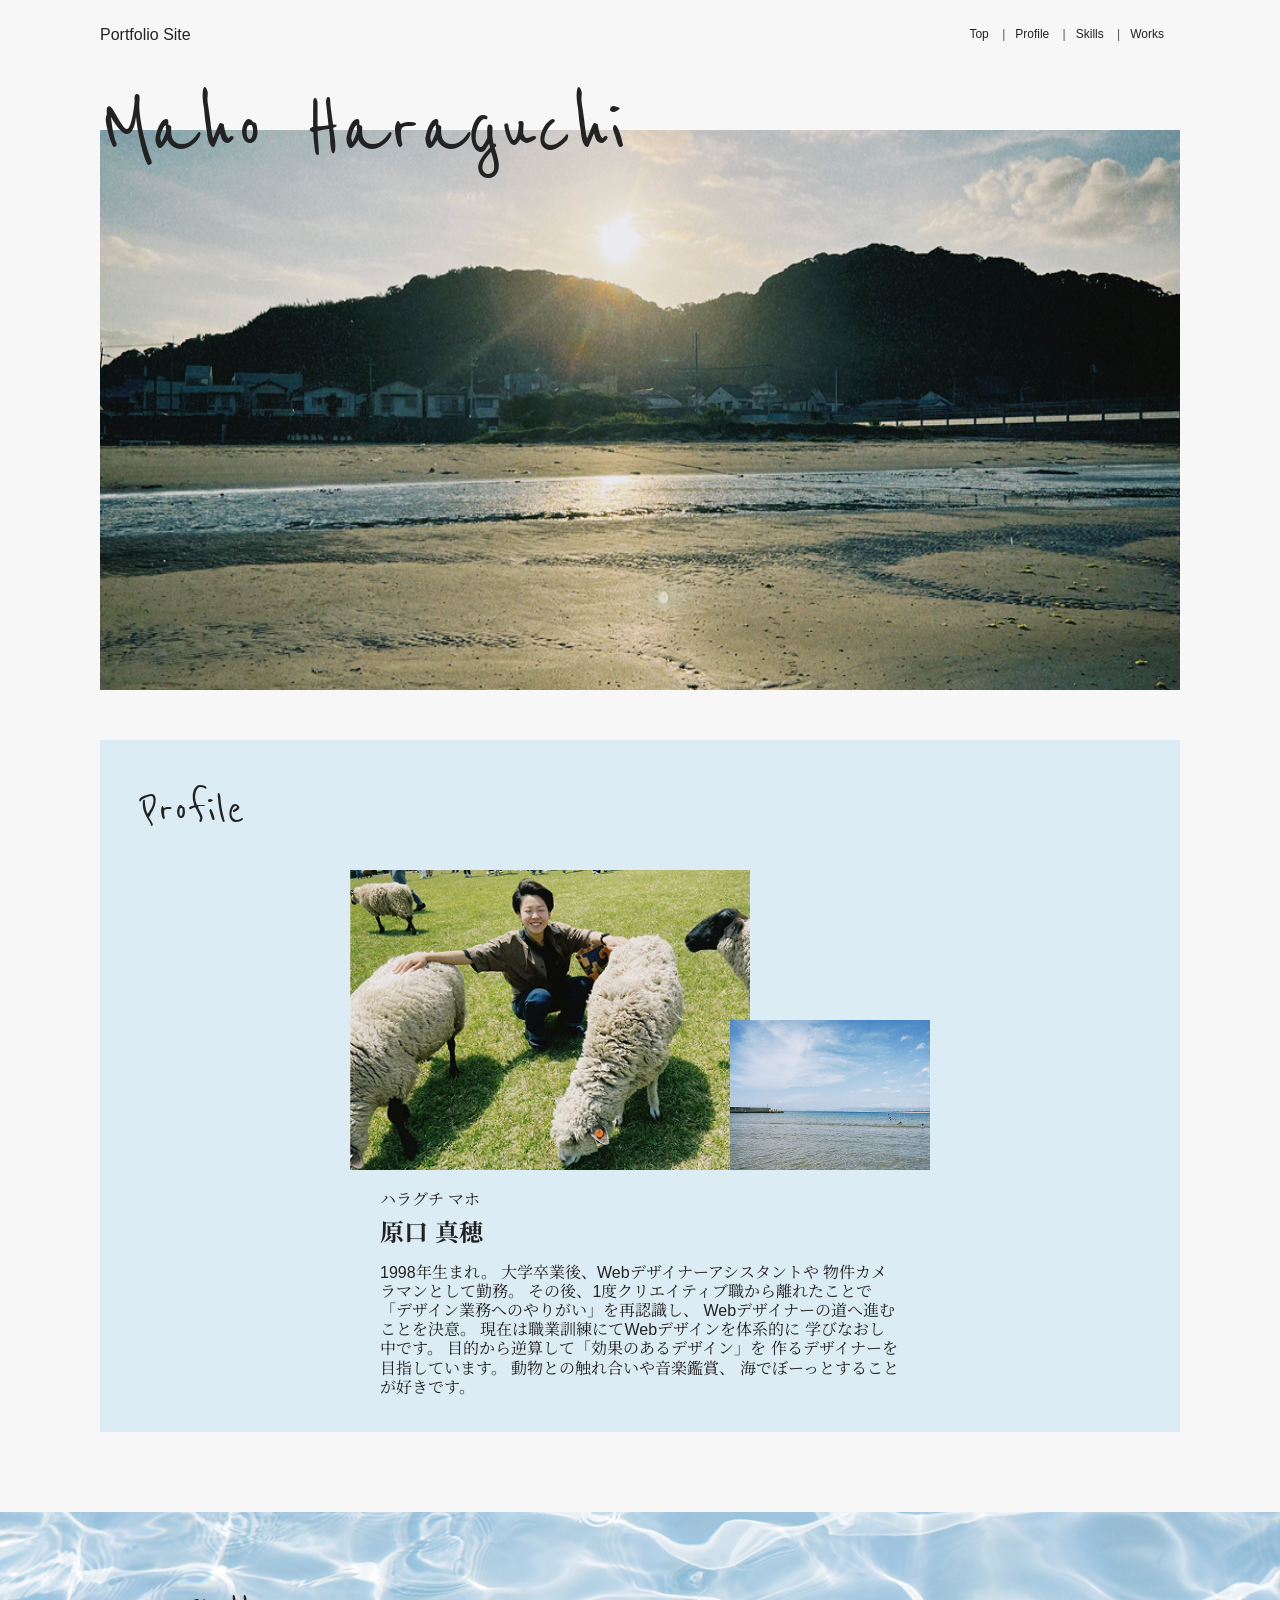
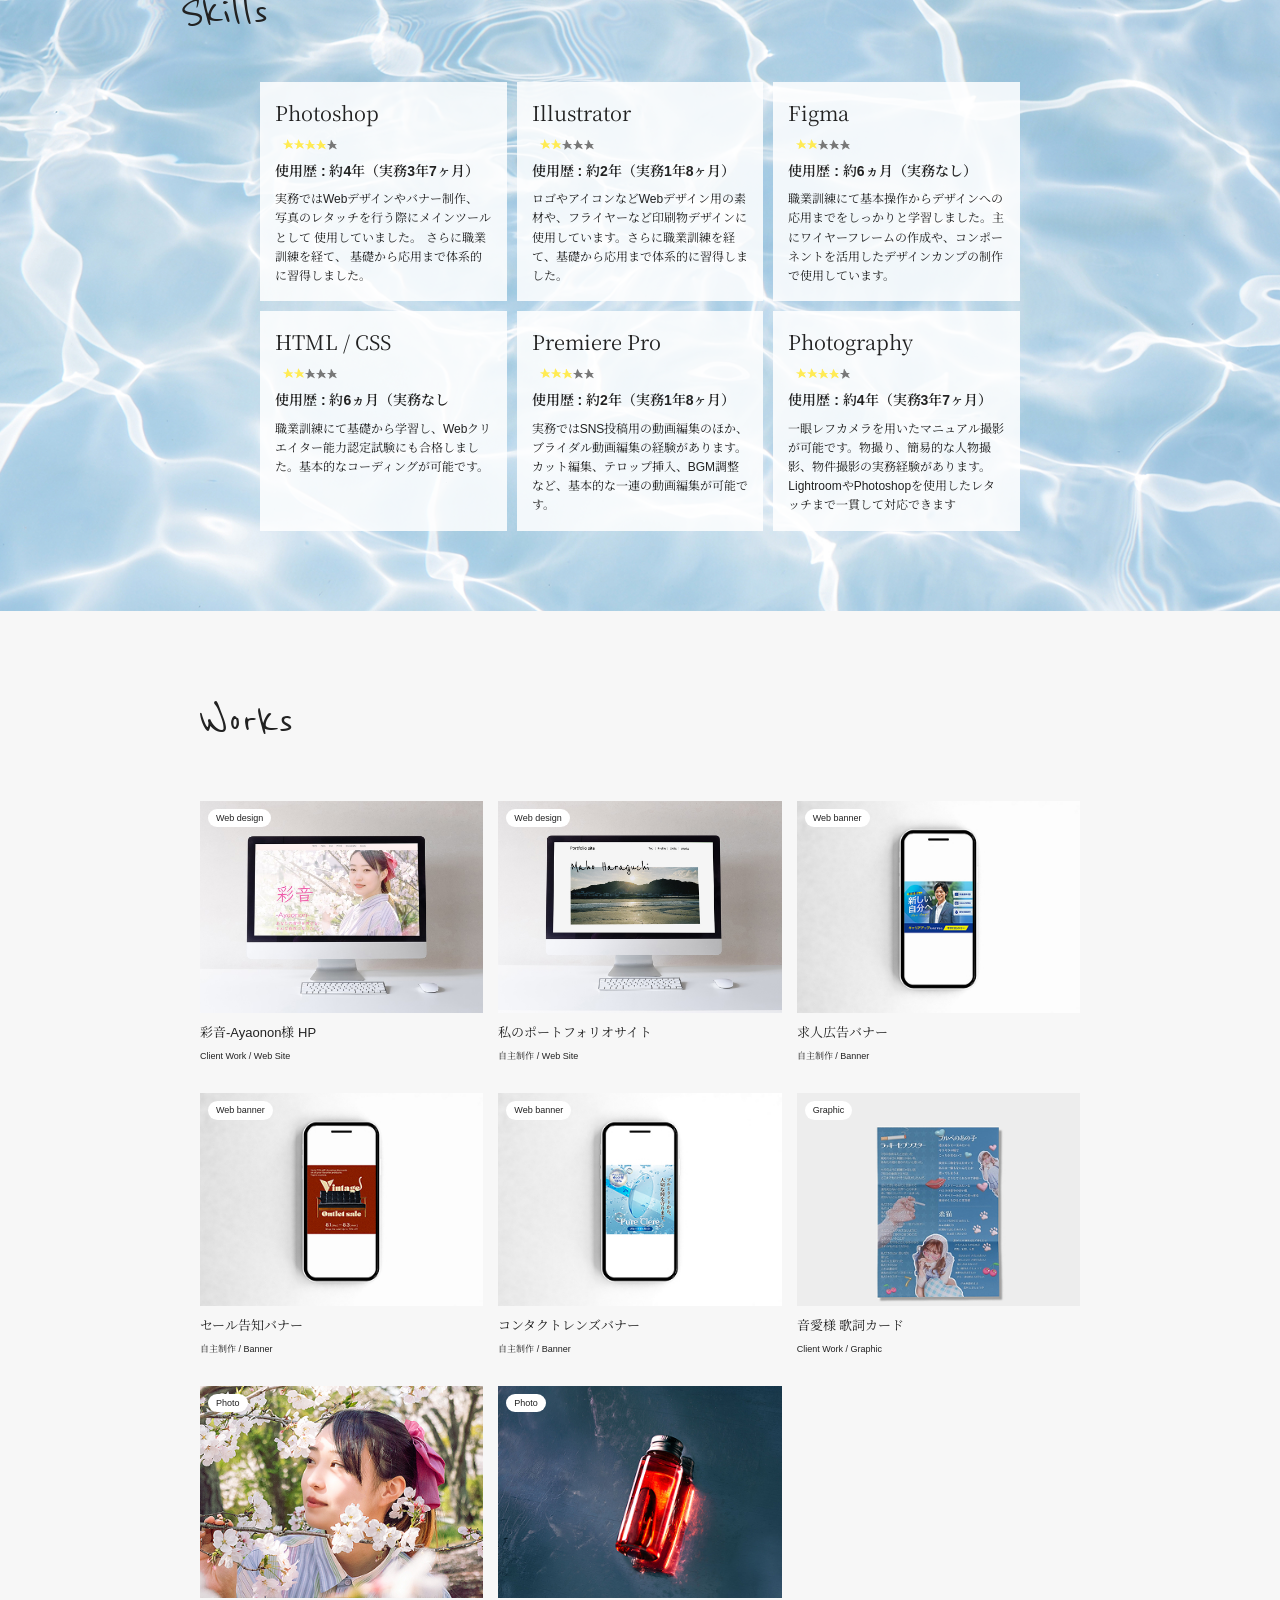
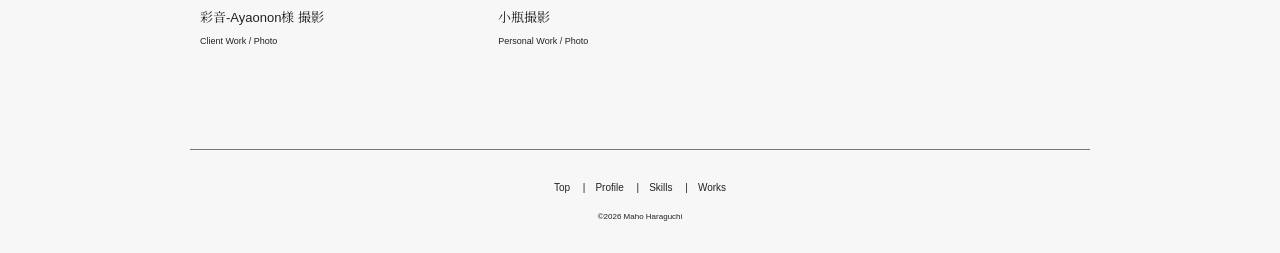
==== index.html @ 9f7a5bae "Add files via upload" ====
<!DOCTYPE html>
<html lang="ja">

<head>
    <meta charset="UTF-8">
    <meta name="viewport" content="width=device-width, initial-scale=1.0">

    <title>Portfolio Site</title>

    <link rel="stylesheet" href="css/common.css">
    <link rel="stylesheet" href="css/style.css">

    <link rel="preconnect" href="https://fonts.googleapis.com">
    <link rel="preconnect" href="https://fonts.gstatic.com" crossorigin>

    <link
        href="https://fonts.googleapis.com/css2?family=Klee+One&family=Noto+Serif+JP:wght@200..900&family=Reenie+Beanie&family=Sawarabi+Mincho&display=swap"
        rel="stylesheet">

</head>


<body id="top">

    <header>

        <p class="header-logo">
            Portfolio Site
        </p>


        <button class="hamburger" type="button">

            <span></span>
            <span></span>
            <span></span>

        </button>


        <nav class="nav">

            <ul class="nav-text">

                <li>
                    <a href="#top">Top</a>
                </li>

                <li>
                    <a href="#profile">Profile</a>
                </li>

                <li>
                    <a href="#skills">Skills</a>
                </li>

                <li>
                    <a href="#works">Works</a>
                </li>

            </ul>

        </nav>
    </header>



    <main>

        <section class="mv">
            <h1>
                Maho Haraguchi
            </h1>

            <img src="img/mv-top.jpg" alt="夕方の海の画像">

        </section>

        <section class="profile" id="profile">

            <h2>
                Profile
            </h2>

            <div class="profile-images">

                <img src="img/profile-img1.jpg" alt="">

                <img src="img/profile-img2.jpg" alt="">

            </div>


            <div class="profile-text">
                <p class="profile-ruby">
                    ハラグチ マホ
                </p>

                <h3>
                    原口 真穂
                </h3>

                <p>
                    1998年生まれ。
                    大学卒業後、Webデザイナーアシスタントや
                    物件カメラマンとして勤務。

                    その後、1度クリエイティブ職から離れたことで
                    「デザイン業務へのやりがい」を再認識し、
                    Webデザイナーの道へ進むことを決意。
                    現在は職業訓練にてWebデザインを体系的に
                    学びなおし中です。
                    目的から逆算して「効果のあるデザイン」を
                    作るデザイナーを目指しています。

                    動物との触れ合いや音楽鑑賞、
                    海でぼーっとすることが好きです。
                </p>

            </div>

        </section>



        <!-- Skills -->

        <section class="skills" id="skills">

            <h2>
                Skills
            </h2>


            <div class="skills-container">


                <!-- Photoshop -->

                <div class="skilld-container">

                    <h4>
                        Photoshop
                    </h4>

                    <img src="img/star4.png" alt="スキルレベル">

                    <h5>
                       使用歴 : 約4年（実務3年7ヶ月）
                    </h5>

                    <p>
                        実務ではWebデザインやバナー制作、
                        写真のレタッチを行う際にメインツールとして
                        使用していました。
                        さらに職業訓練を経て、
                        基礎から応用まで体系的に習得しました。
                    </p>

                </div>



                <!-- Illustrator -->

                <div class="skilld-container">

                    <h4>
                        Illustrator
                    </h4>

                    <img src="img/star2.png" alt="スキルレベル">

                    <h5>
                       使用歴 : 約2年（実務1年8ヶ月）
                    </h5>

                    <p>
                       ロゴやアイコンなどWebデザイン用の素材や、フライヤーなど印刷物デザインに使用しています。さらに職業訓練を経て、基礎から応用まで体系的に習得しました。
                    </p>

                </div>



                <!-- Figma -->

                <div class="skilld-container">

                    <h4>
                        Figma
                    </h4>

                    <img src="img/star2.png" alt="スキルレベル">

                    <h5>
                        使用歴 : 約6ヵ月（実務なし）
                    </h5>

                    <p>
                       職業訓練にて基本操作からデザインへの応用までをしっかりと学習しました。主にワイヤーフレームの作成や、コンポーネントを活用したデザインカンプの制作で使用しています。
                    </p>

                </div>



                <!-- HTML / CSS -->

                <div class="skilld-container">

                    <h4>
                        HTML / CSS
                    </h4>

                    <img src="img/star2.png" alt="スキルレベル">

                    <h5>
                        使用歴 : 約6ヵ月（実務なし
                    </h5>

                    <p>
                        職業訓練にて基礎から学習し、Webクリエイター能力認定試験にも合格しました。基本的なコーディングが可能です。
                    </p>

                </div>



                <!-- Premiere Pro -->

                <div class="skilld-container">

                    <h4>
                        Premiere Pro
                    </h4>

                    <img src="img/star3.png" alt="スキルレベル">

                    <h5>
                        使用歴 : 約2年（実務1年8ヶ月）
                    </h5>

                    <p>
                        実務ではSNS投稿用の動画編集のほか、ブライダル動画編集の経験があります。カット編集、テロップ挿入、BGM調整など、基本的な一連の動画編集が可能です。
                    </p>

                </div>



                <!-- Photography -->

                <div class="skilld-container">

                    <h4>
                        Photography
                    </h4>

                    <img src="img/star4.png" alt="スキルレベル">

                    <h5>
                        使用歴 : 約4年（実務3年7ヶ月）
                    </h5>

                    <p>
                        一眼レフカメラを用いたマニュアル撮影が可能です。物撮り、簡易的な人物撮影、物件撮影の実務経験があります。LightroomやPhotoshopを使用したレタッチまで一貫して対応できます
                    </p>

                </div>


            </div>

        </section>



        <!-- Works -->

        <section class="works" id="works">

            <h2>
                Works
            </h2>


            <div class="works-container">


                <!-- 彩音-Ayaonon HP -->

                <a href="works-ayaonon.html" class="work-item">

                    <div class="works-categorite">
                        Web design
                    </div>

                    <img src="img/works-img1.jpg" alt="彩音-Ayaonon HP">

                    <h3>
                        彩音-Ayaonon様 HP
                    </h3>

                    <p>
                        Client Work / Web Site
                    </p>

                </a>


                <a href="works-portforio.html" class="work-item">

                    <div class="works-categorite">
                        Web design
                    </div>

                    <img src="img/works-img2.jpg" alt="ポートフォリオサイト">

                    <h3>
                        私のポートフォリオサイト
                    </h3>

                    <p>
                        自主制作 / Web Site
                    </p>

                </a>

                <a href="works-jobbunner.html" class="work-item">

                    <div class="works-categorite">
                        Web banner
                    </div>

                    <img src="img/work-mock6.jpg" alt="バナー作品">

                    <h3>
                        求人広告バナー
                    </h3>

                    <p>
                        自主制作 / Banner
                    </p>

                </a>


                </a>

                <a href="works-sale.html" class="work-item">

                    <div class="works-categorite">
                        Web banner
                    </div>

                    <img src="img/work-mock5.jpg" alt="バナー作品">

                    <h3>
                        セール告知バナー
                    </h3>

                    <p>
                    自主制作 / Banner
                    </p>

                </a>

                </a>

                <a href="works-lens.html" class="work-item">

                    <div class="works-categorite">
                        Web banner
                    </div>

                    <img src="img/work-mock4.jpg" alt="バナー作品">

                    <h3>
                        コンタクトレンズバナー
                    </h3>

                    <p>
                        自主制作 / Banner
                    </p>

                </a>

                </a>

                <a href="works-lyric.html" class="work-item">

                    <div class="works-categorite">
                        Graphic
                    </div>

                    <img src="img/work-mock8.jpg" alt="印刷物作品">

                    <h3>
                        音愛様 歌詞カード
                    </h3>

                    <p>
                        Client Work / Graphic
                    </p>

                </a>



                </a>

                <a href="works-photo1.html" class="work-item">

                    <div class="works-categorite">
                        Photo
                    </div>

                    <img src="img/work-mock9.jpg" alt="写真作品">

                    <h3>
                        彩音-Ayaonon様 撮影
                    </h3>

                    <p>
                        Client Work / Photo
                    </p>

                </a>



                <a href="works-photo1.htm2" class="work-item">

                    <div class="works-categorite">
                        Photo
                    </div>

                    <img src="img/work-mock10.jpg" alt="写真作品">

                    <h3>
                        小瓶撮影
                    </h3>

                    <p>
                        Personal Work / Photo
                    </p>

                </a>


            </div>

        </section>


    </main>


    <footer>
        <nav>
            <ul>
                <li>
                    <a href="#top">
                        Top
                    </a>
                </li>
                <li>
                    <a href="#profile">
                        Profile
                    </a>
                </li>
                <li>
                    <a href="#skills">
                        Skills
                    </a>
                </li>

                <li>
                    <a href="#works">
                        Works
                    </a>
                </li>

            </ul>

        </nav>

        <p>
            ©2026 Maho Haraguchi
        </p>
    </footer>

    <script>

        const hamburger = document.querySelector(".hamburger");

        const navText = document.querySelector(".nav-text");


        hamburger.addEventListener("click", () => {

            navText.classList.toggle("open");

        });

    </script>

</body>

</html>
---- css/common.css ----
* {
    margin: 0;
    padding: 0;
    box-sizing: border-box;
}

html {
    scroll-behavior: smooth;
}

body {
    background-color: #f7f7f7;
    color: #222;
    font-family:
        Arial,
        "Noto Serif JP",
        serif;
    line-height: 1.6;
}


img {
    display: block;
    max-width: 100%;
}

a {
    color: #222;
    text-decoration: none;
}


ul {
    list-style: none;
}
---- css/style.css ----
header {
    width: 100%;
    max-width: 1120px;
    height: 70px;
    margin: 0 auto;
    padding: 0 20px;
    display: flex;
    align-items: center;
    justify-content: space-between;
}


.header-logo {
    font-size: 16px;
}

.nav-text {
    display: flex;
    align-items: center;
    padding-right: 16px;
}


.nav-text li {
    font-size: 12px;
}

.nav-text li:not(:last-child)::after {
    content: "|";

    margin: 0 10px;

    color: #555;
}

.nav-text a:hover {
    opacity: 0.5;
}



.hamburger {
    display: none;
    width: 40px;
    height: 40px;
    border: none;
    background: none;
    cursor: pointer;
}

.hamburger span {
    display: block;
    width: 25px;
    height: 1px;
    margin: 6px auto;
    background-color: #222;
}

.mv {
    position: relative;
    width: 100%;
    max-width: 1120px;
    height: 560px;
    margin: 0 auto 50px;
    padding: 0 20px;
}

.mv img {
    margin-top: 60px;
    width: 100%;
    height: 100%;
    /* object-fit: cover; */
}


.mv h1 {
    position: absolute;
    top: -80px;
    left: 20px;
    z-index: 2;
    font-family:
        "Reenie Beanie",
        cursive;
    font-size: 98px;
    font-weight: 400;
}


.profile {
    width: 100%;
    max-width: 1080px;
    margin: 0 auto 80px;
    padding: 30px 40px;
    background-color: #dcecf5;
}


.profile h2 {
    margin-bottom: 20px;
    font-family:
        "Reenie Beanie",
        cursive;
    font-size: 50px;

    font-weight: 400;
}


.profile-images {
    display: flex;
    align-items: flex-end;
    justify-content: center;
    margin-bottom: 20px;
}


.profile-images img:first-child {
    width: 400px;
    height: 300px;
    object-fit: cover;
}


.profile-images img:last-child {
    width: 200px;
    height: 150px;
    object-fit: cover;
    margin-left: -20px;
    margin-top: -60px;
}


.profile-text {
    max-width: 520px;
    margin: 0 auto;
}

.profile-ruby {
    font-size: 16px;
}


.profile h3 {
    margin-bottom: 10px;
    font-size: 24px;
    font-weight: 700;
}


.profile-text p {
    margin-bottom: 5px;
    font-size: 16px;
    line-height: 1.2;
}


.skills {
    width: 100%;

    padding: 60px 20px 80px;

    background-image:
        url("../img/skills.jpg");

    background-size: cover;

    background-position: center;
}


.skills>h2 {
    max-width: 1120px;
    margin: 0 auto 30px;
    font-family:
        "Reenie Beanie",
        cursive;
    font-size: 50px;
    font-weight: 400;
    padding-left: 100px;
}


.skills-container {
    max-width: 760px;
    margin: 0 auto;
    display: grid;
    grid-template-columns:
        repeat(3, 1fr);
    gap: 10px;
}


.skilld-container {
    padding: 15px;
    background-color:
        rgba(255, 255, 255, 0.85);
}


.skilld-container h4 {
    font-family:
        "Noto Serif JP",
        serif;

    font-size: 20px;
    font-weight: 400;
}


.skilld-container img {
    width: 70px;
    margin: 5px 0;
}


.skilld-container h5 {
    margin-bottom: 8px;
    font-size: 14px;
    font-weight: 600;
}


.skilld-container p {
    font-size: 12px;
    line-height: 1.6;
}



.works {
    width: 100%;
    max-width: 920px;
    margin: 0 auto;
    padding: 70px 20px 100px;
}


.works>h2 {
    margin-bottom: 40px;
    font-family:
        "Reenie Beanie",
        cursive;
    font-size: 50px;
    font-weight: 400;
}


.works-container {
    display: grid;
    grid-template-columns:
        repeat(3, 1fr);
    gap: 30px 15px;
}

.work-item {
    display: block;
    color: #222;
    text-decoration: none;
    transition:
        transform 0.3s;
}

.work-item:hover {
    transform: translateY(-5px);
}


.work-item img {
    width: 100%;
    aspect-ratio: 1 / 0.75;
    object-fit: cover;
}

.works-categorite {
    position: absolute;

    margin: 8px;
    padding: 2px 8px;
    background-color: #fff;

    border-radius: 20px;

    font-size: 9px;

    z-index: 2;
}


.work-item h3 {
    margin-top: 10px;

    font-size: 13px;

    font-weight: 400;
}


.work-item p {
    margin-top: 5px;

    font-size: 9px;
}


footer {
    width: calc(100% - 40px);

    max-width: 900px;

    margin: 0 auto;

    padding: 30px 0;

    border-top: 1px solid #777;

    text-align: center;
}


footer nav ul {
    display: flex;

    justify-content: center;
}


footer nav li {
    font-size: 10px;
}


footer nav li:not(:last-child)::after {
    content: "|";

    margin: 0 10px;
}


footer p {
    margin-top: 15px;

    font-size: 8px;
}


@media screen and (max-width: 500px) {


    header {
        height: 60px;

        padding: 0 15px;
    }


    .mv {
        padding: 0 15px;
    }


    .mv h1 {
        top: -25px;

        left: 15px;

        font-size: 35px;
    }


    .profile {
        width: calc(100% - 30px);

        padding: 25px 20px;
    }


    .profile h2 {
        font-size: 42px;
    }


    .skills {
        padding: 50px 15px;
    }


    .skills>h2 {
        font-size: 42px;
    }


    .skills-container {
        grid-template-columns: 1fr;
    }


    .works {
        padding: 50px 15px 70px;
    }


    .works>h2 {
        font-size: 42px;
    }


    .works-container {
        grid-template-columns: 1fr;
    }


    footer {
        width: calc(100% - 30px);
    }

}
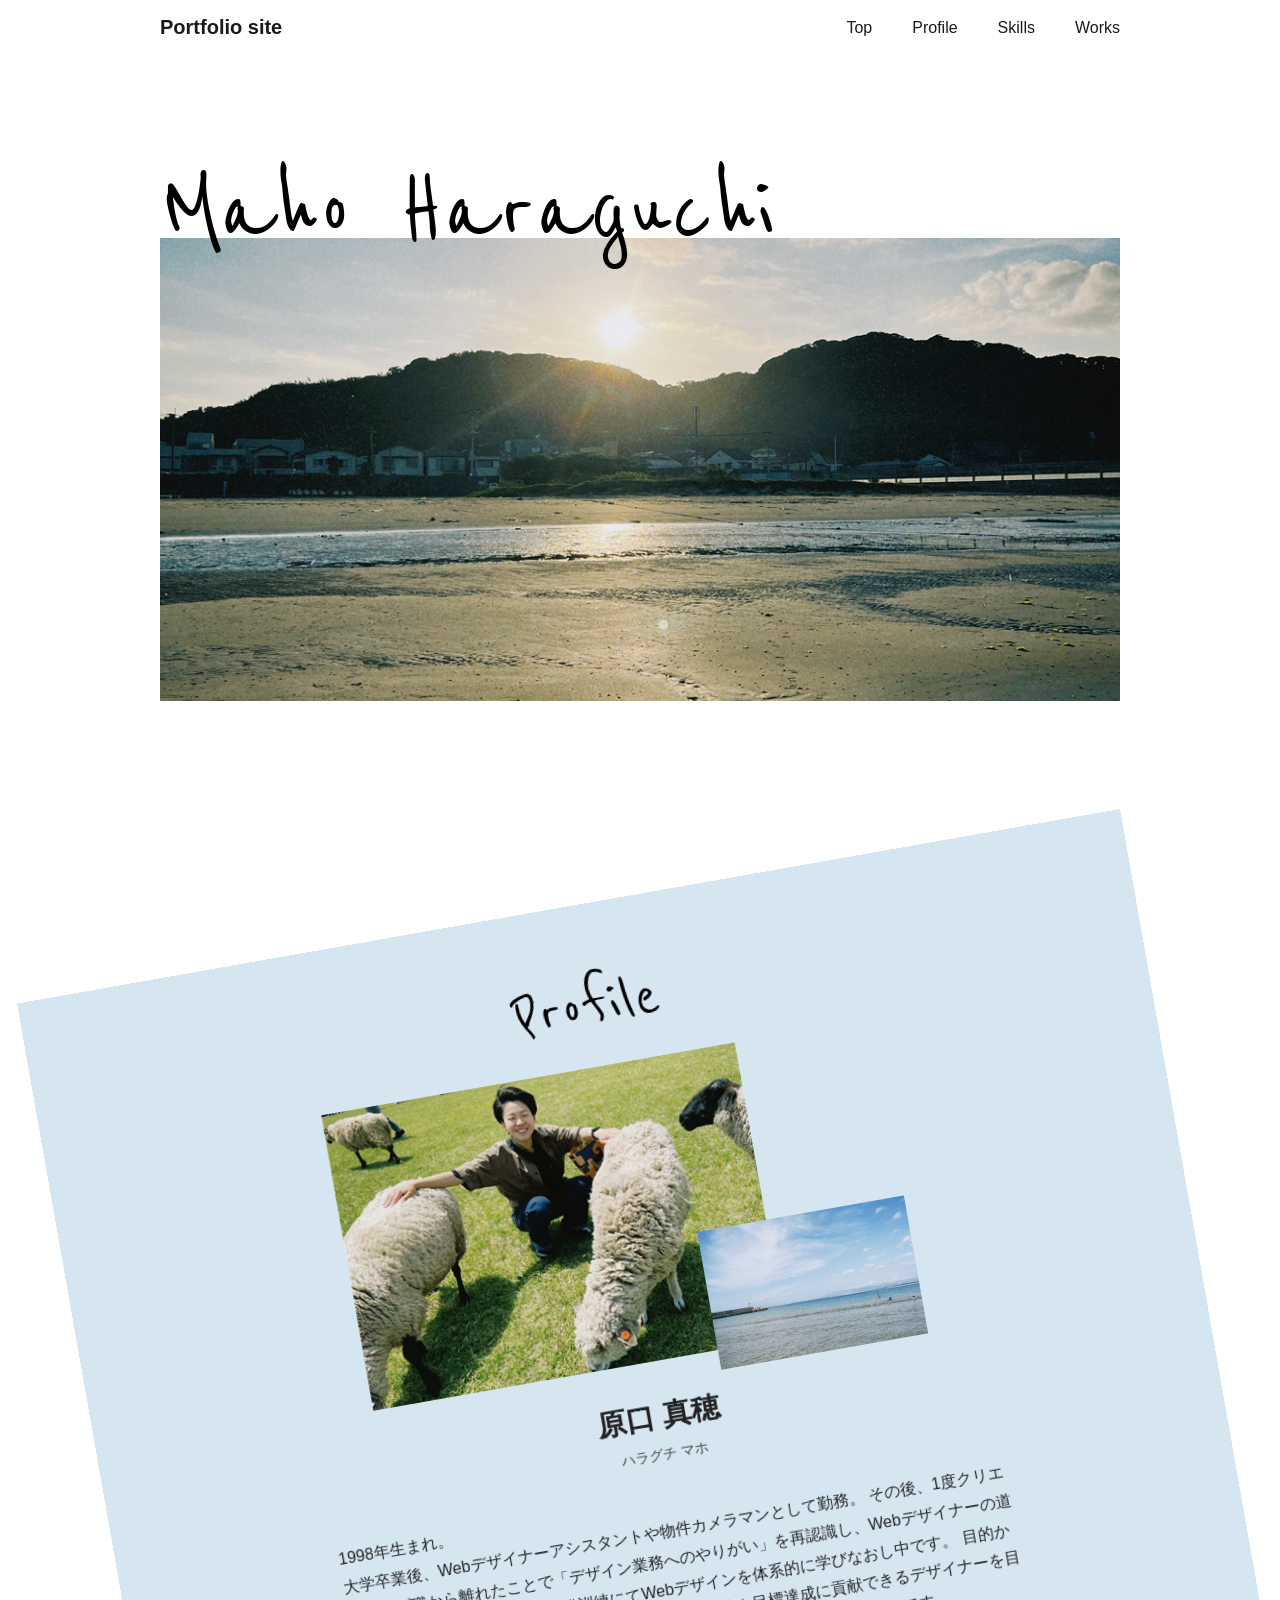
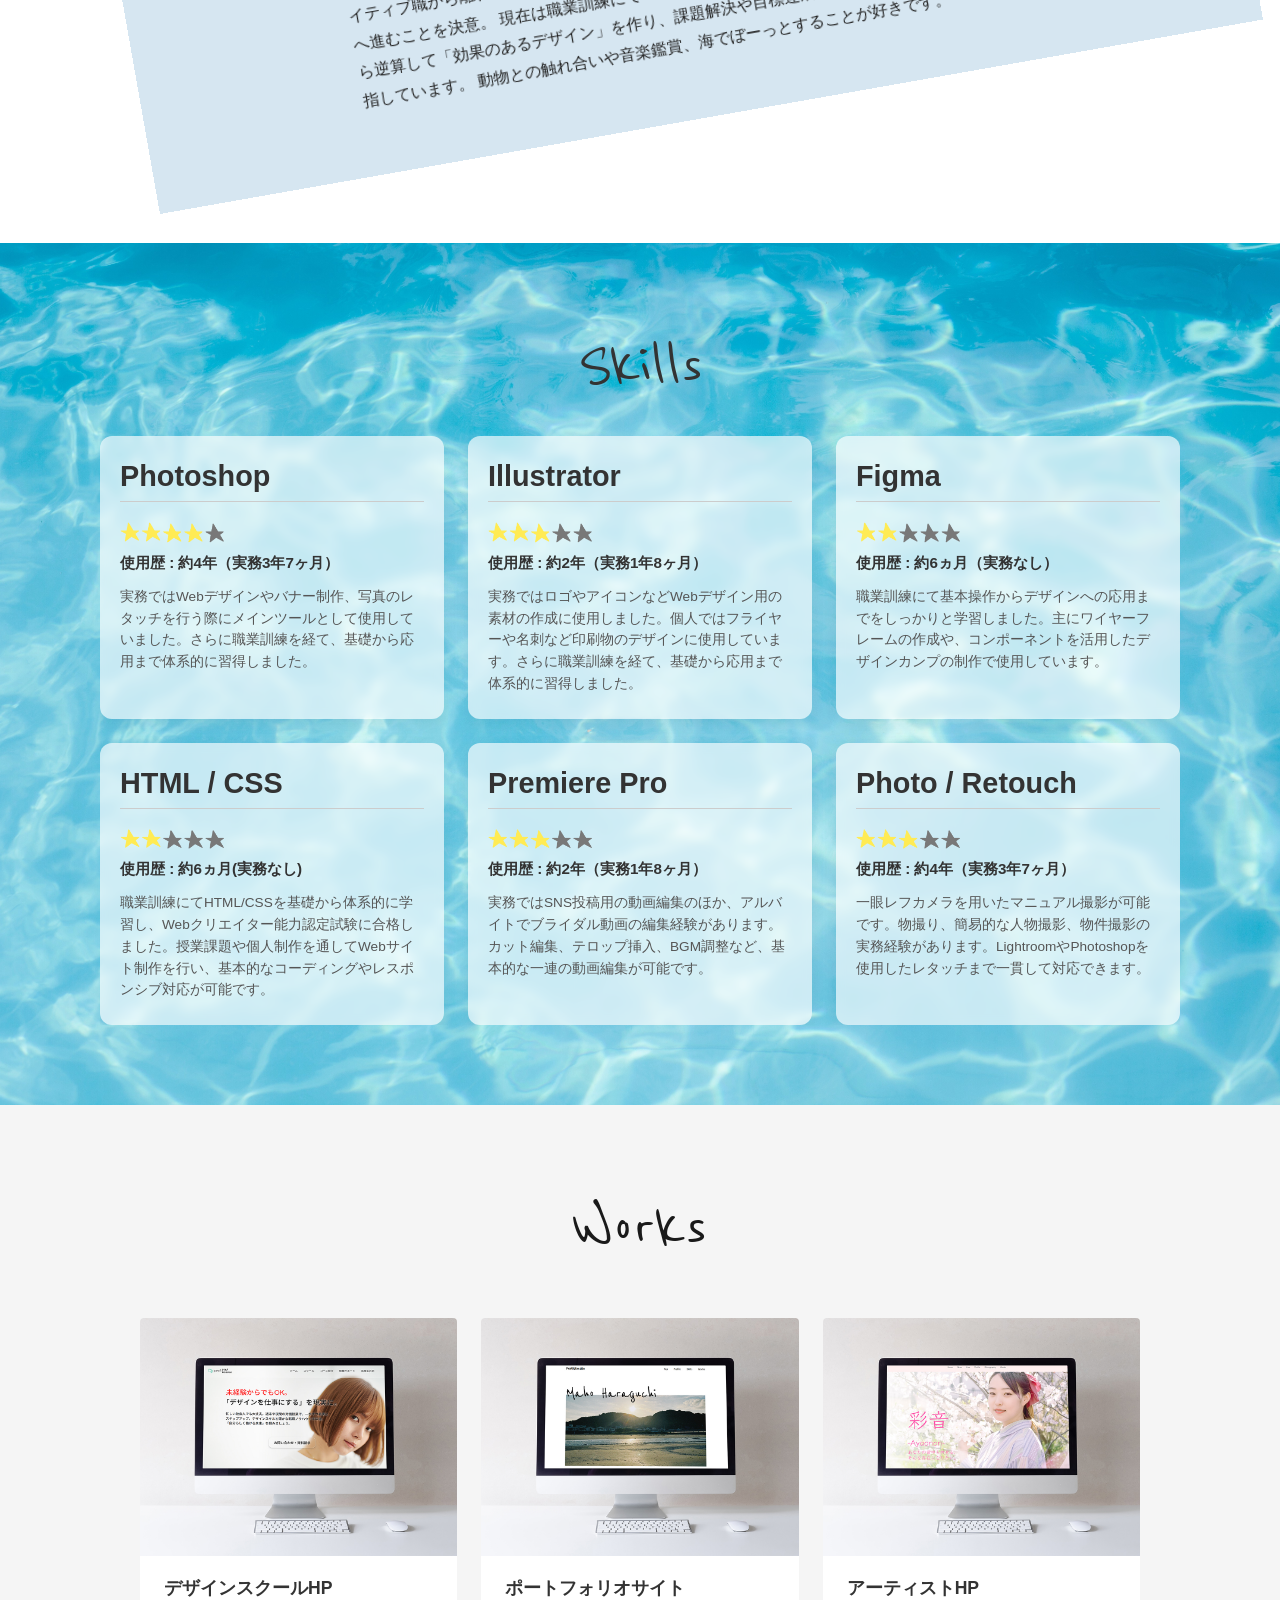
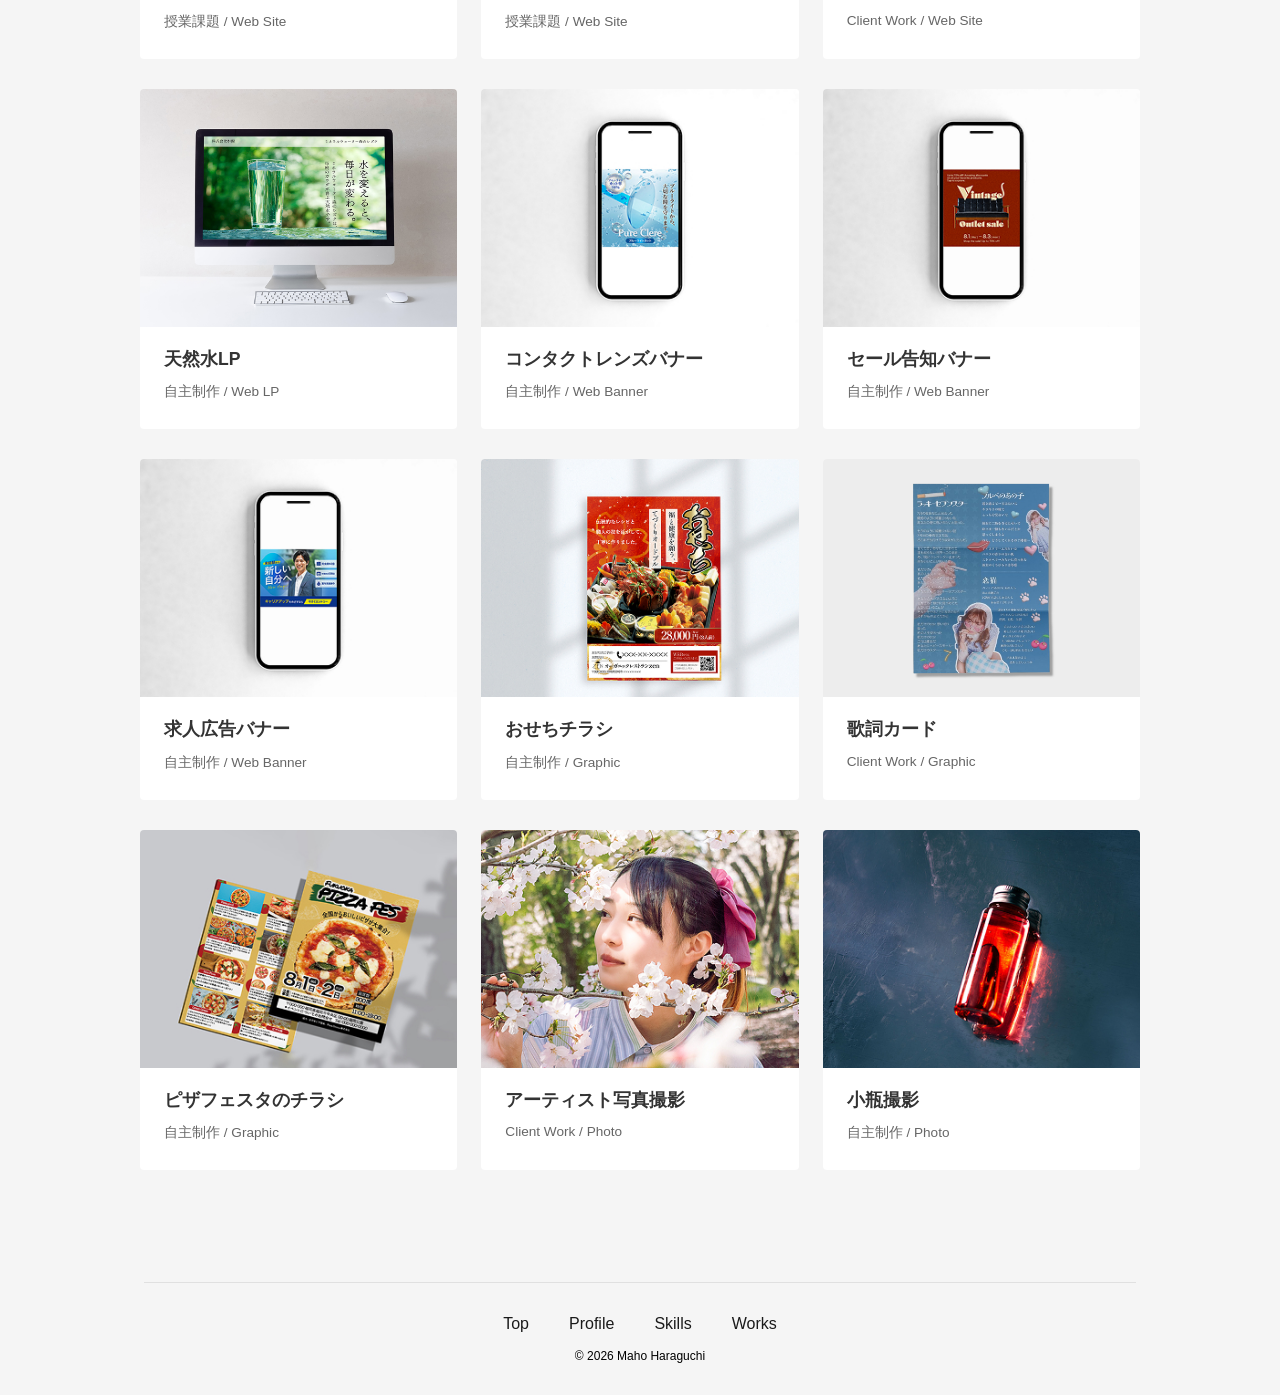
==== commit fdd0a8a2: "Add files via upload" ====
--- a/index.html
+++ b/index.html
@@ -4,508 +4,393 @@
 <head>
     <meta charset="UTF-8">
     <meta name="viewport" content="width=device-width, initial-scale=1.0">
-
-    <title>Portfolio Site</title>
-
-    <link rel="stylesheet" href="css/common.css">
     <link rel="stylesheet" href="css/style.css">
 
+    <!-- Swiper CSS -->
+    <link rel="stylesheet" href="https://cdn.jsdelivr.net/npm/swiper@11/swiper-bundle.min.css" />
+
+    <!-- Google Fonts -->
     <link rel="preconnect" href="https://fonts.googleapis.com">
     <link rel="preconnect" href="https://fonts.gstatic.com" crossorigin>
-
     <link
-        href="https://fonts.googleapis.com/css2?family=Klee+One&family=Noto+Serif+JP:wght@200..900&family=Reenie+Beanie&family=Sawarabi+Mincho&display=swap"
+        href="https://fonts.googleapis.com/css2?family=Cormorant+Garamond:ital,wght@0,300;0,400;0,500;0,600;0,700;1,300;1,400;1,500;1,600;1,700&family=Noto+Serif+JP:wght@200..900&family=Reenie+Beanie&family=Zen+Kaku+Gothic+New&display=swap"
         rel="stylesheet">
 
+    <title>Portfolio site</title>
 </head>
 
-
-<body id="top">
-
-    <header>
-
-        <p class="header-logo">
-            Portfolio Site
-        </p>
-
-
-        <button class="hamburger" type="button">
-
-            <span></span>
-            <span></span>
-            <span></span>
-
-        </button>
-
+<body>
+
+    <header class="header">
+        <p class="logo-top"><a href="#">Portfolio site</a></p>
 
         <nav class="nav">
-
-            <ul class="nav-text">
-
-                <li>
-                    <a href="#top">Top</a>
-                </li>
-
-                <li>
-                    <a href="#profile">Profile</a>
-                </li>
-
-                <li>
-                    <a href="#skills">Skills</a>
-                </li>
-
-                <li>
-                    <a href="#works">Works</a>
-                </li>
-
+            <ul class="main-menu">
+                <li><a href="index.html">Top</a></li>
+                <li><a href="#profile">Profile</a></li>
+                <li><a href="#skills">Skills</a></li>
+                <li><a href="#works">Works</a></li>
             </ul>
-
         </nav>
+
+        <!-- ハンバーガーメニュー -->
+        <nav class="nav-burger">
+            <ul class="nav_list">
+                <li class="nav_item"><a href="index.html">Top</a></li>
+                <li class="nav_item"><a href="#profile">Profile</a></li>
+                <li class="nav_item"><a href="#skills">Skills</a></li>
+                <li class="nav_item"><a href="#works">Works</a></li>
+            </ul>
+        </nav>
+
+        <div class="hamburger" id="js-hamburger">
+            <span class="hamburger_border hamburger_border_top"></span>
+            <span class="hamburger_border hamburger_border_center"></span>
+            <span class="hamburger_border hamburger_border_bottom"></span>
+        </div>
+        <div class="black_bg" id="js-black-bg"></div>
     </header>
 
-
-
-    <main>
-
-        <section class="mv">
-            <h1>
-                Maho Haraguchi
-            </h1>
-
-            <img src="img/mv-top.jpg" alt="夕方の海の画像">
-
-        </section>
-
-        <section class="profile" id="profile">
-
-            <h2>
-                Profile
-            </h2>
-
-            <div class="profile-images">
-
-                <img src="img/profile-img1.jpg" alt="">
-
-                <img src="img/profile-img2.jpg" alt="">
-
+    <!-- ここからmv -->
+    <section class="mv" id="mv">
+        <h1>Maho Haraguchi</h1>
+        <div class="image"><img src="image/mv-top.jpg" alt="メインビジュアル-海の画像"></div>
+    </section>
+
+    <!-- ここからプロフィール -->
+    <section class="profile" id="profile">
+        <h2>Profile</h2>
+        <div class="image-box">
+            <img src="image/profile-img1.jpg" alt="羊と遊ぶ写真">
+            <img src="image/profile-img2.jpg" alt="海の写真">
+        </div>
+
+        <div class="text-profile">
+            <div class="name-box">
+                <p class="name">原口 真穂</p>
+                <p class="ruby">ハラグチ マホ</p>
             </div>
 
-
-            <div class="profile-text">
-                <p class="profile-ruby">
-                    ハラグチ マホ
-                </p>
-
-                <h3>
-                    原口 真穂
-                </h3>
-
-                <p>
-                    1998年生まれ。
-                    大学卒業後、Webデザイナーアシスタントや
-                    物件カメラマンとして勤務。
-
-                    その後、1度クリエイティブ職から離れたことで
-                    「デザイン業務へのやりがい」を再認識し、
-                    Webデザイナーの道へ進むことを決意。
-                    現在は職業訓練にてWebデザインを体系的に
-                    学びなおし中です。
-                    目的から逆算して「効果のあるデザイン」を
-                    作るデザイナーを目指しています。
-
-                    動物との触れ合いや音楽鑑賞、
-                    海でぼーっとすることが好きです。
-                </p>
-
+            <p>1998年生まれ。<br>
+                大学卒業後、Webデザイナーアシスタントや物件カメラマンとして勤務。
+                その後、1度クリエイティブ職から離れたことで「デザイン業務へのやりがい」を再認識し、Webデザイナーの道へ進むことを決意。
+                現在は職業訓練にてWebデザインを体系的に学びなおし中です。
+                目的から逆算して「効果のあるデザイン」を作り、課題解決や目標達成に貢献できるデザイナーを目指しています。
+                動物との触れ合いや音楽鑑賞、海でぼーっとすることが好きです。</p>
+        </div>
+    </section>
+
+    <!-- ここからSkills -->
+    <section class="skills" id="skills">
+        <div class="skills-bg"></div>
+
+        <!-- コンテナを追加してタイトルとスワイパーを包む -->
+        <div class="skilld-container">
+            <h2>Skills</h2>
+
+            <!-- swiper コンテナ -->
+            <div class="swiper skills-swiper">
+                <ul class="cards swiper-wrapper">
+                    <li class="card swiper-slide">
+                        <h4 class="skills-title">Photoshop</h4>
+                        <img class="skills-stars" src="image/star4.png" alt="星4つ">
+                        <p class="skills-subtitle">使用歴 : 約4年（実務3年7ヶ月）</p>
+                        <p class="skills-text">
+                            実務ではWebデザインやバナー制作、写真のレタッチを行う際にメインツールとして使用していました。さらに職業訓練を経て、基礎から応用まで体系的に習得しました。
+                        </p>
+                    </li>
+
+                    <li class="card swiper-slide">
+                        <h4 class="skills-title">Illustrator</h4>
+                        <img class="skills-stars" src="image/star3.png" alt="星3つ">
+                        <p class="skills-subtitle">使用歴 : 約2年（実務1年8ヶ月）</p>
+                        <p class="skills-text">
+                            実務ではロゴやアイコンなどWebデザイン用の素材の作成に使用しました。個人ではフライヤーや名刺など印刷物のデザインに使用しています。さらに職業訓練を経て、基礎から応用まで体系的に習得しました。
+                        </p>
+                    </li>
+
+                    <li class="card swiper-slide">
+                        <h4 class="skills-title">Figma</h4>
+                        <img class="skills-stars" src="image/star2.png" alt="星2つ">
+                        <p class="skills-subtitle">使用歴 : 約6ヵ月（実務なし）</p>
+                        <p class="skills-text">
+                            職業訓練にて基本操作からデザインへの応用までをしっかりと学習しました。主にワイヤーフレームの作成や、コンポーネントを活用したデザインカンプの制作で使用しています。
+                        </p>
+                    </li>
+
+                    <li class="card swiper-slide">
+                        <h4 class="skills-title">HTML / CSS</h4>
+                        <img class="skills-stars" src="image/star2.png" alt="星2つ">
+                        <p class="skills-subtitle">使用歴 : 約6ヵ月(実務なし)</p>
+                        <p class="skills-text">
+                            職業訓練にてHTML/CSSを基礎から体系的に学習し、Webクリエイター能力認定試験に合格しました。授業課題や個人制作を通してWebサイト制作を行い、基本的なコーディングやレスポンシブ対応が可能です。
+                        </p>
+                    </li>
+
+                    <li class="card swiper-slide">
+                        <h4 class="skills-title">Premiere Pro</h4>
+                        <img class="skills-stars" src="image/star3.png" alt="星3つ">
+                        <p class="skills-subtitle">使用歴 : 約2年（実務1年8ヶ月）</p>
+                        <p class="skills-text">
+                            実務ではSNS投稿用の動画編集のほか、アルバイトでブライダル動画の編集経験があります。カット編集、テロップ挿入、BGM調整など、基本的な一連の動画編集が可能です。
+                        </p>
+                    </li>
+
+                    <li class="card swiper-slide">
+                        <h4 class="skills-title">Photo / Retouch</h4>
+                        <img class="skills-stars" src="image/star3.png" alt="星3つ">
+                        <p class="skills-subtitle">使用歴 : 約4年（実務3年7ヶ月）</p>
+                        <p class="skills-text">
+                            一眼レフカメラを用いたマニュアル撮影が可能です。物撮り、簡易的な人物撮影、物件撮影の実務経験があります。LightroomやPhotoshopを使用したレタッチまで一貫して対応できます。
+                        </p>
+                    </li>
+                </ul>
+                <!-- ページネーション（ドット） -->
+                <div class="swiper-pagination"></div>
             </div>
-
-        </section>
-
-
-
-        <!-- Skills -->
-
-        <section class="skills" id="skills">
-
-            <h2>
-                Skills
-            </h2>
-
-
-            <div class="skills-container">
-
-
-                <!-- Photoshop -->
-
-                <div class="skilld-container">
-
-                    <h4>
-                        Photoshop
-                    </h4>
-
-                    <img src="img/star4.png" alt="スキルレベル">
-
-                    <h5>
-                       使用歴 : 約4年（実務3年7ヶ月）
-                    </h5>
-
-                    <p>
-                        実務ではWebデザインやバナー制作、
-                        写真のレタッチを行う際にメインツールとして
-                        使用していました。
-                        さらに職業訓練を経て、
-                        基礎から応用まで体系的に習得しました。
-                    </p>
-
-                </div>
-
-
-
-                <!-- Illustrator -->
-
-                <div class="skilld-container">
-
-                    <h4>
-                        Illustrator
-                    </h4>
-
-                    <img src="img/star2.png" alt="スキルレベル">
-
-                    <h5>
-                       使用歴 : 約2年（実務1年8ヶ月）
-                    </h5>
-
-                    <p>
-                       ロゴやアイコンなどWebデザイン用の素材や、フライヤーなど印刷物デザインに使用しています。さらに職業訓練を経て、基礎から応用まで体系的に習得しました。
-                    </p>
-
-                </div>
-
-
-
-                <!-- Figma -->
-
-                <div class="skilld-container">
-
-                    <h4>
-                        Figma
-                    </h4>
-
-                    <img src="img/star2.png" alt="スキルレベル">
-
-                    <h5>
-                        使用歴 : 約6ヵ月（実務なし）
-                    </h5>
-
-                    <p>
-                       職業訓練にて基本操作からデザインへの応用までをしっかりと学習しました。主にワイヤーフレームの作成や、コンポーネントを活用したデザインカンプの制作で使用しています。
-                    </p>
-
-                </div>
-
-
-
-                <!-- HTML / CSS -->
-
-                <div class="skilld-container">
-
-                    <h4>
-                        HTML / CSS
-                    </h4>
-
-                    <img src="img/star2.png" alt="スキルレベル">
-
-                    <h5>
-                        使用歴 : 約6ヵ月（実務なし
-                    </h5>
-
-                    <p>
-                        職業訓練にて基礎から学習し、Webクリエイター能力認定試験にも合格しました。基本的なコーディングが可能です。
-                    </p>
-
-                </div>
-
-
-
-                <!-- Premiere Pro -->
-
-                <div class="skilld-container">
-
-                    <h4>
-                        Premiere Pro
-                    </h4>
-
-                    <img src="img/star3.png" alt="スキルレベル">
-
-                    <h5>
-                        使用歴 : 約2年（実務1年8ヶ月）
-                    </h5>
-
-                    <p>
-                        実務ではSNS投稿用の動画編集のほか、ブライダル動画編集の経験があります。カット編集、テロップ挿入、BGM調整など、基本的な一連の動画編集が可能です。
-                    </p>
-
-                </div>
-
-
-
-                <!-- Photography -->
-
-                <div class="skilld-container">
-
-                    <h4>
-                        Photography
-                    </h4>
-
-                    <img src="img/star4.png" alt="スキルレベル">
-
-                    <h5>
-                        使用歴 : 約4年（実務3年7ヶ月）
-                    </h5>
-
-                    <p>
-                        一眼レフカメラを用いたマニュアル撮影が可能です。物撮り、簡易的な人物撮影、物件撮影の実務経験があります。LightroomやPhotoshopを使用したレタッチまで一貫して対応できます
-                    </p>
-
-                </div>
-
-
-            </div>
-
-        </section>
-
-
-
-        <!-- Works -->
-
-        <section class="works" id="works">
-
-            <h2>
-                Works
-            </h2>
-
-
-            <div class="works-container">
-
-
-                <!-- 彩音-Ayaonon HP -->
-
-                <a href="works-ayaonon.html" class="work-item">
-
-                    <div class="works-categorite">
-                        Web design
-                    </div>
-
-                    <img src="img/works-img1.jpg" alt="彩音-Ayaonon HP">
-
-                    <h3>
-                        彩音-Ayaonon様 HP
-                    </h3>
-
-                    <p>
-                        Client Work / Web Site
-                    </p>
-
-                </a>
-
-
-                <a href="works-portforio.html" class="work-item">
-
-                    <div class="works-categorite">
-                        Web design
-                    </div>
-
-                    <img src="img/works-img2.jpg" alt="ポートフォリオサイト">
-
-                    <h3>
-                        私のポートフォリオサイト
-                    </h3>
-
-                    <p>
-                        自主制作 / Web Site
-                    </p>
-
-                </a>
-
-                <a href="works-jobbunner.html" class="work-item">
-
-                    <div class="works-categorite">
-                        Web banner
-                    </div>
-
-                    <img src="img/work-mock6.jpg" alt="バナー作品">
-
-                    <h3>
-                        求人広告バナー
-                    </h3>
-
-                    <p>
-                        自主制作 / Banner
-                    </p>
-
-                </a>
-
-
-                </a>
-
-                <a href="works-sale.html" class="work-item">
-
-                    <div class="works-categorite">
-                        Web banner
-                    </div>
-
-                    <img src="img/work-mock5.jpg" alt="バナー作品">
-
-                    <h3>
-                        セール告知バナー
-                    </h3>
-
-                    <p>
-                    自主制作 / Banner
-                    </p>
-
-                </a>
-
-                </a>
-
-                <a href="works-lens.html" class="work-item">
-
-                    <div class="works-categorite">
-                        Web banner
-                    </div>
-
-                    <img src="img/work-mock4.jpg" alt="バナー作品">
-
-                    <h3>
-                        コンタクトレンズバナー
-                    </h3>
-
-                    <p>
-                        自主制作 / Banner
-                    </p>
-
-                </a>
-
-                </a>
-
-                <a href="works-lyric.html" class="work-item">
-
-                    <div class="works-categorite">
-                        Graphic
-                    </div>
-
-                    <img src="img/work-mock8.jpg" alt="印刷物作品">
-
-                    <h3>
-                        音愛様 歌詞カード
-                    </h3>
-
-                    <p>
-                        Client Work / Graphic
-                    </p>
-
-                </a>
-
-
-
-                </a>
-
-                <a href="works-photo1.html" class="work-item">
-
-                    <div class="works-categorite">
-                        Photo
-                    </div>
-
-                    <img src="img/work-mock9.jpg" alt="写真作品">
-
-                    <h3>
-                        彩音-Ayaonon様 撮影
-                    </h3>
-
-                    <p>
-                        Client Work / Photo
-                    </p>
-
-                </a>
-
-
-
-                <a href="works-photo1.htm2" class="work-item">
-
-                    <div class="works-categorite">
-                        Photo
-                    </div>
-
-                    <img src="img/work-mock10.jpg" alt="写真作品">
-
-                    <h3>
-                        小瓶撮影
-                    </h3>
-
-                    <p>
-                        Personal Work / Photo
-                    </p>
-
-                </a>
-
-
-            </div>
-
-        </section>
-
-
-    </main>
-
+        </div>
+    </section>
+
+    <!-- works -->
+    <section class="works" id="works">
+        <h2>Works</h2>
+
+        <!-- swiper コンテナ -->
+        <div class="swiper works-swiper">
+            <ul class="works-list swiper-wrapper">
+                <li class="works-item swiper-slide">
+
+
+
+                    <a href="works-school.html">
+                        <div class="works-image"><img src="image/work-image2.jpg" alt="デザインスクールHP"></div>
+                        <div class="works-body">
+                            <h3 class="works-title">デザインスクールHP</h3>
+                            <p class="works-category">授業課題 / Web Site</p>
+                        </div>
+                    </a>
+                </li>
+
+                <li class="works-item swiper-slide">
+                    <a href="works-portforio.html">
+                        <div class="works-image"><img src="image/work-image3.jpg" alt="自分のポートフォリオサイト"></div>
+                        <div class="works-body">
+                            <h3 class="works-title">ポートフォリオサイト</h3>
+                            <p class="works-category">授業課題 / Web Site</p>
+                        </div>
+                    </a>
+                </li>
+
+                <li class="works-item swiper-slide">
+                    <a href="works-ayaonon.html">
+                        <div class="works-image"><img src="image/work-image1.jpg" alt="彩音-Ayaonon HP"></div>
+                        <div class="works-body">
+                            <h3 class="works-title">アーティストHP</h3>
+                            <p class="works-category">Client Work / Web Site</p>
+                        </div>
+                    </a>
+                </li>
+
+
+
+                <li class="works-item swiper-slide">
+                    <a href="works-mizu.html">
+                        <div class="works-image"><img src="image/works-3lp.jpg" alt="天然水LP"></div>
+                        <div class="works-body">
+                            <h3 class="works-title">天然水LP</h3>
+                            <p class="works-category">自主制作 / Web LP</p>
+                        </div>
+                    </a>
+                </li>
+
+
+
+                <li class="works-item swiper-slide">
+                    <a href="works-lens.html">
+                        <div class="works-image"><img src="image/work-image4.jpg" alt="コンタクトレンズバナー"></div>
+                        <div class="works-body">
+                            <h3 class="works-title">コンタクトレンズバナー</h3>
+                            <p class="works-category">自主制作 / Web Banner</p>
+                        </div>
+                    </a>
+                </li>
+                <li class="works-item swiper-slide">
+                    <a href="works-sale.html">
+                        <div class="works-image"><img src="image/work-image5.jpg" alt="セール告知バナー"></div>
+                        <div class="works-body">
+                            <h3 class="works-title">セール告知バナー</h3>
+                            <p class="works-category">自主制作 / Web Banner</p>
+                        </div>
+                    </a>
+                </li>
+                <li class="works-item swiper-slide">
+                    <a href="works-jobbunner.html">
+                        <div class="works-image"><img src="image/work-image6.jpg" alt="求人広告バナー"></div>
+                        <div class="works-body">
+                            <h3 class="works-title">求人広告バナー</h3>
+                            <p class="works-category">自主制作 / Web Banner</p>
+                        </div>
+                    </a>
+                </li>
+
+
+                <!-- <li class="works-item swiper-slide">
+                    <a href="works-burger.html">
+                        <div class="works-image"><img src="image/work-image7.jpg" alt="ハンバーガーバナー"></div>
+                        <div class="works-body">
+                            <h3 class="works-title">ハンバーガーバナー</h3>
+                            <p class="works-category">自主制作 / Web Banner</p>
+                        </div>
+                    </a>
+                </li> -->
+
+
+
+                <li class="works-item swiper-slide">
+                    <a href="works-osechi.html">
+                        <div class="works-image"><img src="image/work-image8.jpg" alt="おせちチラシ"></div>
+                        <div class="works-body">
+                            <h3 class="works-title">おせちチラシ</h3>
+                            <p class="works-category">自主制作 / Graphic</p>
+                        </div>
+                    </a>
+                </li>
+                <li class="works-item swiper-slide">
+                    <a href="works-lyric.html">
+                        <div class="works-image"><img src="image/work-image9.jpg" alt="歌詞カード"></div>
+                        <div class="works-body">
+                            <h3 class="works-title">歌詞カード</h3>
+                            <p class="works-category">Client Work / Graphic</p>
+                        </div>
+                    </a>
+                </li>
+                <li class="works-item swiper-slide">
+                    <a href="works-pizza.html">
+                        <div class="works-image"><img src="image/work-image10.jpg" alt="ピザフェスタのチラシ"></div>
+                        <div class="works-body">
+                            <h3 class="works-title">ピザフェスタのチラシ</h3>
+                            <p class="works-category">自主制作 / Graphic</p>
+                        </div>
+                    </a>
+                </li>
+                <li class="works-item swiper-slide">
+                    <a href="works-photo1.html">
+                        <div class="works-image"><img src="image/work-image11.jpg" alt="アーティスト写真撮影"></div>
+                        <div class="works-body">
+                            <h3 class="works-title">アーティスト写真撮影</h3>
+                            <p class="works-category">Client Work / Photo</p>
+                        </div>
+                    </a>
+                </li>
+                <li class="works-item swiper-slide">
+                    <a href="works-photo2.html">
+                        <div class="works-image"><img src="image/work-image12.jpg" alt="ボトル商品撮影"></div>
+                        <div class="works-body">
+                            <h3 class="works-title">小瓶撮影</h3>
+                            <p class="works-category">自主制作 / Photo</p>
+                        </div>
+                    </a>
+                </li>
+            </ul>
+            <!-- ページネーション（ドット） -->
+            <div class="swiper-pagination"></div>
+        </div>
+    </section>
 
     <footer>
+        <hr class="footer-line">
         <nav>
-            <ul>
-                <li>
-                    <a href="#top">
-                        Top
-                    </a>
-                </li>
-                <li>
-                    <a href="#profile">
-                        Profile
-                    </a>
-                </li>
-                <li>
-                    <a href="#skills">
-                        Skills
-                    </a>
-                </li>
-
-                <li>
-                    <a href="#works">
-                        Works
-                    </a>
-                </li>
-
+            <ul class="main-menu">
+                <li><a href="index.html">Top</a></li>
+                <li><a href="#profile">Profile</a></li>
+                <li><a href="#skills">Skills</a></li>
+                <li><a href="#works">Works</a></li>
             </ul>
-
         </nav>
-
-        <p>
-            ©2026 Maho Haraguchi
-        </p>
+        <small>&copy; 2026 Maho Haraguchi</small>
     </footer>
 
+    <!-- 1. ハンバーガーメニュー用のJavaScript -->
+    <script src="js/common.js"></script>
     <script>
 
-        const hamburger = document.querySelector(".hamburger");
-
-        const navText = document.querySelector(".nav-text");
-
-
-        hamburger.addEventListener("click", () => {
-
-            navText.classList.toggle("open");
-
+        // profileの傾きスクロール処理
+        window.addEventListener('scroll', () => {
+            const profile = document.querySelector('.profile');
+            if (!profile) return;
+            const rect = profile.getBoundingClientRect();
+            const windowHeight = window.innerHeight;
+
+            const startPoint = windowHeight;
+            const endPoint = windowHeight * 0.3;
+
+            let progress = (startPoint - rect.top) / (startPoint - endPoint);
+            progress = Math.max(0, Math.min(1, progress));
+
+            const initialAngle = -10;
+            const currentAngle = initialAngle * (1 - progress);
+
+            profile.style.transform = `rotate(${currentAngle}deg)`;
         });
-
     </script>
 
+    <script src="https://cdn.jsdelivr.net/npm/swiper@11/swiper-bundle.min.js"></script>
+
+    <script>
+        let skillsSwiper = undefined;
+        let worksSwiper = undefined;
+
+        function initSwipers() {
+            const mediaQuery = window.matchMedia('(max-width: 768px)');
+
+            function handleSwiper(e) {
+                if (e.matches) {
+                    // 768px以下の処理: 未初期化ならSwiperを起動
+                    if (!skillsSwiper) {
+                        skillsSwiper = new Swiper('.skills-swiper', {
+                            slidesPerView: 1,
+                            spaceBetween: 20,
+                            centeredSlides: true,
+                            loop: true,
+                            pagination: {
+                                el: '.skills-swiper .swiper-pagination',
+                                clickable: true,
+                            },
+                        });
+                    }
+
+                    if (!worksSwiper) {
+                        worksSwiper = new Swiper('.works-swiper', {
+                            slidesPerView: 1,
+                            spaceBetween: 20,
+                            centeredSlides: true,
+                            loop: true,
+                            pagination: {
+                                el: '.works-swiper .swiper-pagination',
+                                clickable: true,
+                            },
+                        });
+                    }
+                } else {
+                    // 769px以上の処理: Swiperが起動中なら破棄
+                    if (skillsSwiper) {
+                        skillsSwiper.destroy(true, true);
+                        skillsSwiper = undefined;
+                    }
+
+                    if (worksSwiper) {
+                        worksSwiper.destroy(true, true);
+                        worksSwiper = undefined;
+                    }
+                }
+            }
+
+            mediaQuery.addEventListener('change', handleSwiper);
+            handleSwiper(mediaQuery);
+        }
+
+        initSwipers();
+    </script>
 </body>
 
 </html>
--- a/css/style.css
+++ b/css/style.css
@@ -1,416 +1,680 @@
+@charset "utf-8";
+
+html {
+    font-size: 16px;
+}
+
+body {
+    margin: 0;
+    font-family: "Noto Sans JP", Arial, Helvetica, sans-serif;
+    font-size: 1rem;
+    background-color: #ffffff;
+}
+
+/* ==========================================
+   Header
+   ========================================== */
 header {
-    width: 100%;
+    display: flex;
+    align-items: center;
+    padding: 16px 160px;
+    box-sizing: border-box;
+    width: 100%;
+}
+
+.logo-top {
+    font-size: 1.25rem;
+    font-weight: 600;
+    margin: 0;
+}
+
+.logo-top a {
+    text-decoration: none;
+    color: #1a1a1a;
+}
+
+.nav {
+    margin-left: auto;
+}
+
+.main-menu {
+    display: flex;
+    gap: 40px;
+    list-style: none;
+    padding: 0;
+    margin: 0;
+}
+
+.main-menu a {
+    text-decoration: none;
+    color: #1a1a1a;
+}
+
+/* ホバー */
+.logo-top:hover {
+    transform: scale(0.98);
+}
+
+.nav a:hover,
+.main-menu a:hover {
+    color: #969595;
+    transform: scale(0.98);
+}
+
+/* ==========================================
+   Main Visual (MV)
+   ========================================== */
+.mv {
+    padding: 20px 160px;
+    position: relative;
     max-width: 1120px;
-    height: 70px;
+    margin: 0 auto;
+}
+
+.mv h1 {
+    position: relative;
+    bottom: 28px;
+    z-index: 10;
+    font-family: "Reenie Beanie", cursive;
+    font-size: 7.2rem;
+    font-weight: 400;
+}
+
+.mv .image {
+    width: 100%;
+    height: 482px;
+}
+
+.mv .image img {
+    position: relative;
+    bottom: 160px;
+    z-index: 1;
+    width: 100%;
+    height: 96%;
+    object-fit: cover;
+    display: block;
+}
+
+/* ==========================================
+   Profile
+   ========================================== */
+.profile {
+    background-color: #D6E6F1;
+    max-width: 1120px;
+    width: 100%;
+    margin: 0 auto;
+    padding: 60px 40px;
+    box-sizing: border-box;
+    display: flex;
+    flex-direction: column;
+    align-items: center;
+    text-align: center;
+    transform: rotate(-10deg);
+    will-change: transform;
+}
+
+.profile h2 {
+    font-family: "Reenie Beanie", cursive;
+    font-size: 4.5rem;
+    font-weight: 400;
+    margin: 0 0 20px 0;
+}
+
+.image-box {
+    position: relative;
+    width: 560px;
+    height: 320px;
+    margin: 0 auto 10px;
+}
+
+.image-box img:first-child {
+    position: absolute;
+    top: 0;
+    left: 0;
+    width: 420px;
+    height: 300px;
+    object-fit: cover;
+    z-index: 1;
+}
+
+.image-box img:last-child {
+    position: absolute;
+    top: 180px;
+    left: 350px;
+    width: 210px;
+    height: 140px;
+    object-fit: cover;
+    z-index: 2;
+}
+
+.text-profile {
+    max-width: 680px;
+    width: 100%;
+    margin: 0 auto;
+    text-align: left;
+}
+
+.name-box {
+    text-align: center;
+    margin-bottom: 25px;
+}
+
+.name-box .name {
+    font-size: 1.8rem;
+    font-weight: bold;
+    margin: 0;
+    padding: 0;
+}
+
+.name-box .ruby {
+    font-size: 0.85rem;
+    color: #444;
+    margin: 0;
+}
+
+.text-profile p {
+    line-height: 1.8;
+    margin: -4px 0 0 0;
+    color: #222;
+}
+
+/* ==========================================
+   Skills & Skilld Container
+   ========================================== */
+.skills {
+    position: relative;
+    width: 100%;
+    margin-top: 120px;
+    padding: 80px 0;
+    box-sizing: border-box;
+    overflow: hidden;
+}
+
+.skills-bg {
+    position: absolute;
+    inset: 0;
+    background-image: url("../image/skills.jpeg");
+    background-size: cover;
+    background-position: center;
+    z-index: 0;
+}
+
+.skilld-container {
+    position: relative;
+    z-index: 1;
+    max-width: 1120px; 
+    width: 100%;
     margin: 0 auto;
     padding: 0 20px;
+    box-sizing: border-box;
+}
+
+.skills h2 {
+    font-family: "Reenie Beanie", cursive;
+    font-size: 4.5rem;
+    font-weight: 400;
+    margin: 0 0 30px 0;
+    color: #333;
+    text-align: center; 
+}
+
+.cards {
+    list-style: none;
+    margin: 0;
+    padding: 0;
+    width: 100%;
+    display: grid;
+    grid-template-columns: repeat(3, 1fr);
+    gap: 24px;
+    box-sizing: border-box;
+}
+
+.card {
+    background: rgba(255, 255, 255, 0.85); /* 背後の水面が少し透ける白背景 */
+    backdrop-filter: blur(4px);
+    border-radius: 4px;
+    padding: 24px 20px;
+    box-sizing: border-box;
+    text-align: left;
     display: flex;
+    flex-direction: column;
+}
+
+@media (min-width: 900px) {
+    .cards {
+        grid-template-columns: repeat(3, 1fr);
+    }
+}
+
+.card {
+    background: rgba(255, 255, 255, 0.65);
+    backdrop-filter: blur(4px);
+    border-radius: 12px;
+    padding: 24px 20px;
+    box-shadow: 0 4px 15px rgba(0, 0, 0, 0.05);
+    box-sizing: border-box;
+    text-align: left;
+    display: flex;
+    flex-direction: column;
+}
+
+.skills-title {
+    font-size: 1.8rem;
+    font-weight: 600;
+    margin: 0 0 10px 0;
+    padding-bottom: 8px;
+    border-bottom: 1px solid #ccc;
+    color: #333;
+}
+
+.skills-stars {
+    width: 120px;
+    height: auto;
+    display: block;
+    margin: 0;
+}
+
+.skills-subtitle {
+    font-size: 0.95rem;
+    font-weight: bold;
+    color: #333;
+    margin: 0 0 12px 0;
+}
+
+.skills-text {
+    font-size: 0.85rem;
+    line-height: 1.6;
+    color: #555;
+    margin: 0;
+}
+
+/* ==========================================
+   Works
+   ========================================== */
+.works {
+    background-color: #f5f5f5;
+    padding: 80px 20px;
+    text-align: center;
+}
+
+.works h2 {
+    font-family: "Reenie Beanie", cursive;
+    font-size: 4.5rem;
+    font-weight: 400;
+    margin: 0 0 50px 0;
+    color: #1a1a1a;
+}
+
+.works-list {
+    list-style: none;
+    margin: 0 auto;
+    padding: 0;
+    max-width: 1000px;
+    display: grid;
+    grid-template-columns: repeat(1, 1fr);
+    gap: 30px 24px;
+}
+
+@media (min-width: 768px) {
+    .works-list {
+        grid-template-columns: repeat(3, 1fr);
+    }
+}
+
+.works-item {
+    background: #ffffff;
+    border-radius: 4px;
+    overflow: hidden;
+    text-align: left;
+    transition: transform 0.3s ease, box-shadow 0.3s ease;
+}
+
+.works-item:hover {
+    transform: translateY(-5px);
+    box-shadow: 0 8px 20px rgba(0, 0, 0, 0.1);
+}
+
+.works-item a {
+    text-decoration: none;
+    color: inherit;
+    display: block;
+}
+
+.works-image {
+    width: 100%;
+    aspect-ratio: 4 / 3;
+    overflow: hidden;
+    background-color: #eee;
+}
+
+.works-image img {
+    width: 100%;
+    height: 100%;
+    object-fit: cover;
+    display: block;
+}
+
+.works-body {
+    padding: 20px 24px 28px;
+}
+
+.works-title {
+    font-size: 1.1rem;
+    font-weight: 700;
+    margin: 0 0 12px 0;
+    color: #333333;
+    line-height: 1.4;
+}
+
+.works-category {
+    font-size: 0.85rem;
+    color: #666666;
+    margin: 0;
+}
+
+/* ==========================================
+   Footer
+   ========================================== */
+footer {
+    display: flex;
+    flex-direction: column;
     align-items: center;
-    justify-content: space-between;
-}
-
-
-.header-logo {
-    font-size: 16px;
-}
-
-.nav-text {
-    display: flex;
-    align-items: center;
-    padding-right: 16px;
-}
-
-
-.nav-text li {
+    justify-content: center;
+    width: 100%;
+    padding: 32px 20px;
+    box-sizing: border-box;
+    gap: 16px;
+    background-color: #f5f5f5;
+}
+
+.footer-line {
+    width: 80%;
+    border: none;
+    border-top: 1.6px solid #e0e0e0;
+    margin: 0 auto 16px auto;
+}
+
+footer nav {
+    width: auto;
+    margin: 0;
+}
+
+small {
     font-size: 12px;
 }
 
-.nav-text li:not(:last-child)::after {
-    content: "|";
-
-    margin: 0 10px;
-
-    color: #555;
-}
-
-.nav-text a:hover {
-    opacity: 0.5;
-}
-
-
-
-.hamburger {
-    display: none;
-    width: 40px;
-    height: 40px;
-    border: none;
-    background: none;
-    cursor: pointer;
-}
-
-.hamburger span {
-    display: block;
-    width: 25px;
-    height: 1px;
-    margin: 6px auto;
-    background-color: #222;
-}
-
-.mv {
-    position: relative;
-    width: 100%;
-    max-width: 1120px;
-    height: 560px;
-    margin: 0 auto 50px;
-    padding: 0 20px;
-}
-
-.mv img {
-    margin-top: 60px;
-    width: 100%;
-    height: 100%;
-    /* object-fit: cover; */
-}
-
-
-.mv h1 {
-    position: absolute;
-    top: -80px;
-    left: 20px;
-    z-index: 2;
-    font-family:
-        "Reenie Beanie",
-        cursive;
-    font-size: 98px;
-    font-weight: 400;
-}
-
-
-.profile {
-    width: 100%;
-    max-width: 1080px;
-    margin: 0 auto 80px;
-    padding: 30px 40px;
-    background-color: #dcecf5;
-}
-
-
-.profile h2 {
-    margin-bottom: 20px;
-    font-family:
-        "Reenie Beanie",
-        cursive;
-    font-size: 50px;
-
-    font-weight: 400;
-}
-
-
-.profile-images {
-    display: flex;
-    align-items: flex-end;
-    justify-content: center;
-    margin-bottom: 20px;
-}
-
-
-.profile-images img:first-child {
-    width: 400px;
-    height: 300px;
-    object-fit: cover;
-}
-
-
-.profile-images img:last-child {
-    width: 200px;
-    height: 150px;
-    object-fit: cover;
-    margin-left: -20px;
-    margin-top: -60px;
-}
-
-
-.profile-text {
-    max-width: 520px;
-    margin: 0 auto;
-}
-
-.profile-ruby {
-    font-size: 16px;
-}
-
-
-.profile h3 {
-    margin-bottom: 10px;
-    font-size: 24px;
-    font-weight: 700;
-}
-
-
-.profile-text p {
-    margin-bottom: 5px;
-    font-size: 16px;
-    line-height: 1.2;
-}
-
-
-.skills {
-    width: 100%;
-
-    padding: 60px 20px 80px;
-
-    background-image:
-        url("../img/skills.jpg");
-
-    background-size: cover;
-
-    background-position: center;
-}
-
-
-.skills>h2 {
-    max-width: 1120px;
-    margin: 0 auto 30px;
-    font-family:
-        "Reenie Beanie",
-        cursive;
-    font-size: 50px;
-    font-weight: 400;
-    padding-left: 100px;
-}
-
-
-.skills-container {
-    max-width: 760px;
-    margin: 0 auto;
-    display: grid;
-    grid-template-columns:
-        repeat(3, 1fr);
-    gap: 10px;
-}
-
-
-.skilld-container {
-    padding: 15px;
-    background-color:
-        rgba(255, 255, 255, 0.85);
-}
-
-
-.skilld-container h4 {
-    font-family:
-        "Noto Serif JP",
-        serif;
-
-    font-size: 20px;
-    font-weight: 400;
-}
-
-
-.skilld-container img {
-    width: 70px;
-    margin: 5px 0;
-}
-
-
-.skilld-container h5 {
-    margin-bottom: 8px;
-    font-size: 14px;
-    font-weight: 600;
-}
-
-
-.skilld-container p {
-    font-size: 12px;
-    line-height: 1.6;
-}
-
-
-
-.works {
-    width: 100%;
-    max-width: 920px;
-    margin: 0 auto;
-    padding: 70px 20px 100px;
-}
-
-
-.works>h2 {
-    margin-bottom: 40px;
-    font-family:
-        "Reenie Beanie",
-        cursive;
-    font-size: 50px;
-    font-weight: 400;
-}
-
-
-.works-container {
-    display: grid;
-    grid-template-columns:
-        repeat(3, 1fr);
-    gap: 30px 15px;
-}
-
-.work-item {
-    display: block;
-    color: #222;
-    text-decoration: none;
-    transition:
-        transform 0.3s;
-}
-
-.work-item:hover {
-    transform: translateY(-5px);
-}
-
-
-.work-item img {
-    width: 100%;
-    aspect-ratio: 1 / 0.75;
-    object-fit: cover;
-}
-
-.works-categorite {
-    position: absolute;
-
-    margin: 8px;
-    padding: 2px 8px;
-    background-color: #fff;
-
-    border-radius: 20px;
-
-    font-size: 9px;
-
-    z-index: 2;
-}
-
-
-.work-item h3 {
-    margin-top: 10px;
-
-    font-size: 13px;
-
-    font-weight: 400;
-}
-
-
-.work-item p {
-    margin-top: 5px;
-
-    font-size: 9px;
-}
-
-
-footer {
-    width: calc(100% - 40px);
-
-    max-width: 900px;
-
-    margin: 0 auto;
-
-    padding: 30px 0;
-
-    border-top: 1px solid #777;
-
-    text-align: center;
-}
-
-
-footer nav ul {
-    display: flex;
-
-    justify-content: center;
-}
-
-
-footer nav li {
-    font-size: 10px;
-}
-
-
-footer nav li:not(:last-child)::after {
-    content: "|";
-
-    margin: 0 10px;
-}
-
-
-footer p {
-    margin-top: 15px;
-
-    font-size: 8px;
-}
-
-
-@media screen and (max-width: 500px) {
-
+/* ==========================================
+   PC表示用の設定 (769px以上)
+   ========================================== */
+@media screen and (min-width: 769px) {
+    .nav-burger,
+    .hamburger,
+    .black_bg {
+        display: none !important;
+    }
+
+    .skills-swiper {
+        overflow: visible;
+        width: 100%;
+    }
+
+    .skills-swiper .cards {
+        display: grid !important;
+        grid-template-columns: repeat(3, 1fr) !important;
+        gap: 24px !important;
+        transform: none !important;
+        width: 100% !important;
+    }
+
+    .skills-swiper .card {
+        width: auto !important;
+        margin: 0 !important;
+    }
+
+    .skills-swiper .swiper-pagination {
+        display: none !important;
+    }
+
+    .works-swiper {
+        overflow: visible;
+    }
+
+    .works-swiper .works-list {
+        display: grid !important;
+        grid-template-columns: repeat(3, 1fr) !important;
+        gap: 30px 24px !important;
+        transform: none !important;
+    }
+
+    .works-swiper .works-item {
+        width: auto !important;
+        margin: 0 !important;
+    }
+
+    .works-swiper .swiper-pagination {
+        display: none !important;
+    }
+}
+
+/* ==========================================
+   スマホ表示の設定 (768px以下)
+   ========================================== */
+@media screen and (max-width: 768px) {
+    .header .nav {
+        display: none;
+    }
 
     header {
-        height: 60px;
-
-        padding: 0 15px;
-    }
-
+        padding: 16px;
+        justify-content: space-between;
+    }
+
+    .logo-top {
+        font-size: 1rem;
+    }
+
+    .hamburger {
+        display: block;
+        width: 30px;
+        height: 20px;
+        position: relative;
+        z-index: 100;
+        cursor: pointer;
+    }
+
+    .hamburger_border {
+        display: block;
+        width: 100%;
+        height: 2px;
+        background-color: #1a1a1a;
+        position: absolute;
+        transition: transform 0.3s, top 0.3s;
+    }
+
+    .hamburger_border_top { top: 0; }
+    .hamburger_border_center { top: 9px; }
+    .hamburger_border_bottom { top: 18px; }
+
+    .nav-burger {
+        position: fixed;
+        top: 0;
+        right: -100%;
+        width: 80%;
+        max-width: 300px;
+        height: 100vh;
+        background: #ffffff;
+        z-index: 90;
+        transition: right 0.3s ease;
+        padding: 80px 20px 20px;
+        box-sizing: border-box;
+    }
+
+    .nav_list {
+        list-style: none;
+        padding: 0;
+        margin: 0;
+    }
+
+    .nav_item {
+        margin-bottom: 24px;
+    }
+
+    .nav_item a {
+        text-decoration: none;
+        color: #1a1a1a;
+        font-size: 1.1rem;
+    }
+
+    .black_bg {
+        position: fixed;
+        top: 0;
+        left: 0;
+        width: 100%;
+        height: 100vh;
+        background: rgba(0, 0, 0, 0.5);
+        z-index: 80;
+        opacity: 0;
+        visibility: hidden;
+        transition: opacity 0.3s, visibility 0.3s;
+    }
+
+    body.nav-open .nav-burger {
+        right: 0;
+    }
+
+    body.nav-open .black_bg {
+        opacity: 1;
+        visibility: visible;
+    }
+
+    body.nav-open .hamburger_border_top {
+        top: 9px;
+        transform: rotate(45deg);
+    }
+
+    body.nav-open .hamburger_border_center {
+        opacity: 0;
+    }
+
+    body.nav-open .hamburger_border_bottom {
+        top: 9px;
+        transform: rotate(-45deg);
+    }
+
+    .skills-swiper,
+    .works-swiper {
+        width: 100%;
+        padding-bottom: 40px !important;
+        overflow: hidden;
+    }
+
+    .skills-swiper .cards,
+    .works-swiper .works-list {
+        display: flex !important;
+        grid-template-columns: none !important;
+        gap: 0 !important;
+    }
+
+    .skills-swiper .swiper-pagination-bullet-active,
+    .works-swiper .swiper-pagination-bullet-active {
+        background: #1a1a1a;
+    }
 
     .mv {
-        padding: 0 15px;
-    }
-
+        width: 100%;
+        padding: 20px;
+        box-sizing: border-box;
+        position: relative;
+    }
 
     .mv h1 {
-        top: -25px;
-
-        left: 15px;
-
-        font-size: 35px;
-    }
-
+        font-size: 4rem;
+        bottom: 10px;
+    }
+
+    .mv .image {
+        height: 100vh;
+    }
+
+    .mv .image img {
+        position: relative;
+        bottom: 60px;
+        z-index: 1;
+        width: 100%;
+        height: 96%;
+        object-fit: cover;
+        display: block;
+    }
 
     .profile {
-        width: calc(100% - 30px);
-
-        padding: 25px 20px;
-    }
-
-
-    .profile h2 {
-        font-size: 42px;
-    }
-
-
-    .skills {
+        width: 95%;
+        padding: 40px 20px;
+        height: auto;
+    }
+
+    .image-box {
+        width: 100%;
+        height: 300px;
+        display: flex;
+        align-items: center;
+    }
+
+    .image-box img:first-child {
+        width: 100%;
+    }
+
+    .image-box img:last-child {
+        display: none;
+    }
+
+    .text-profile {
+        width: 100%;
+        padding: 20px 0;
+    }
+
+    .works {
+        width: 100%;
         padding: 50px 15px;
-    }
-
-
-    .skills>h2 {
-        font-size: 42px;
-    }
-
-
-    .skills-container {
-        grid-template-columns: 1fr;
-    }
-
-
-    .works {
-        padding: 50px 15px 70px;
-    }
-
-
-    .works>h2 {
-        font-size: 42px;
-    }
-
-
-    .works-container {
-        grid-template-columns: 1fr;
-    }
-
-
-    footer {
-        width: calc(100% - 30px);
-    }
-
+        box-sizing: border-box;
+    }
+
+    /* PC用（769px以上）でSwiperの影響を強制打ち消し */
+@media screen and (min-width: 769px) {
+    .skilld-container {
+        max-width: 960px; /* 全体の表示幅を固定して中央寄せ */
+        margin: 0 auto;
+        padding: 0 20px;
+    }
+
+    .skills h2 {
+        text-align: left; /* 左上に配置 */
+        margin-bottom: 30px;
+    }
+
+    /* Swiperのラッパーの干渉を無効化 */
+    .skills-swiper {
+        overflow: visible !important;
+        width: 100% !important;
+    }
+
+    /* 3列×2行のグリッド配置を強制固定 */
+    .skills-swiper .cards.swiper-wrapper {
+        display: grid !important;
+        grid-template-columns: repeat(3, 1fr) !important;
+        gap: 24px !important;
+        transform: none !important; /* Swiperのズレ要素をリセット */
+        width: 100% !important;
+    }
+
+    /* 各カードの横幅・余白リセット */
+    .skills-swiper .card.swiper-slide {
+        width: auto !important;
+        margin: 0 !important;
+    }
+
+    /* PCではドットナビゲーションを非表示 */
+    .skills-swiper .swiper-pagination {
+        display: none !important;
+    }
+}
 }
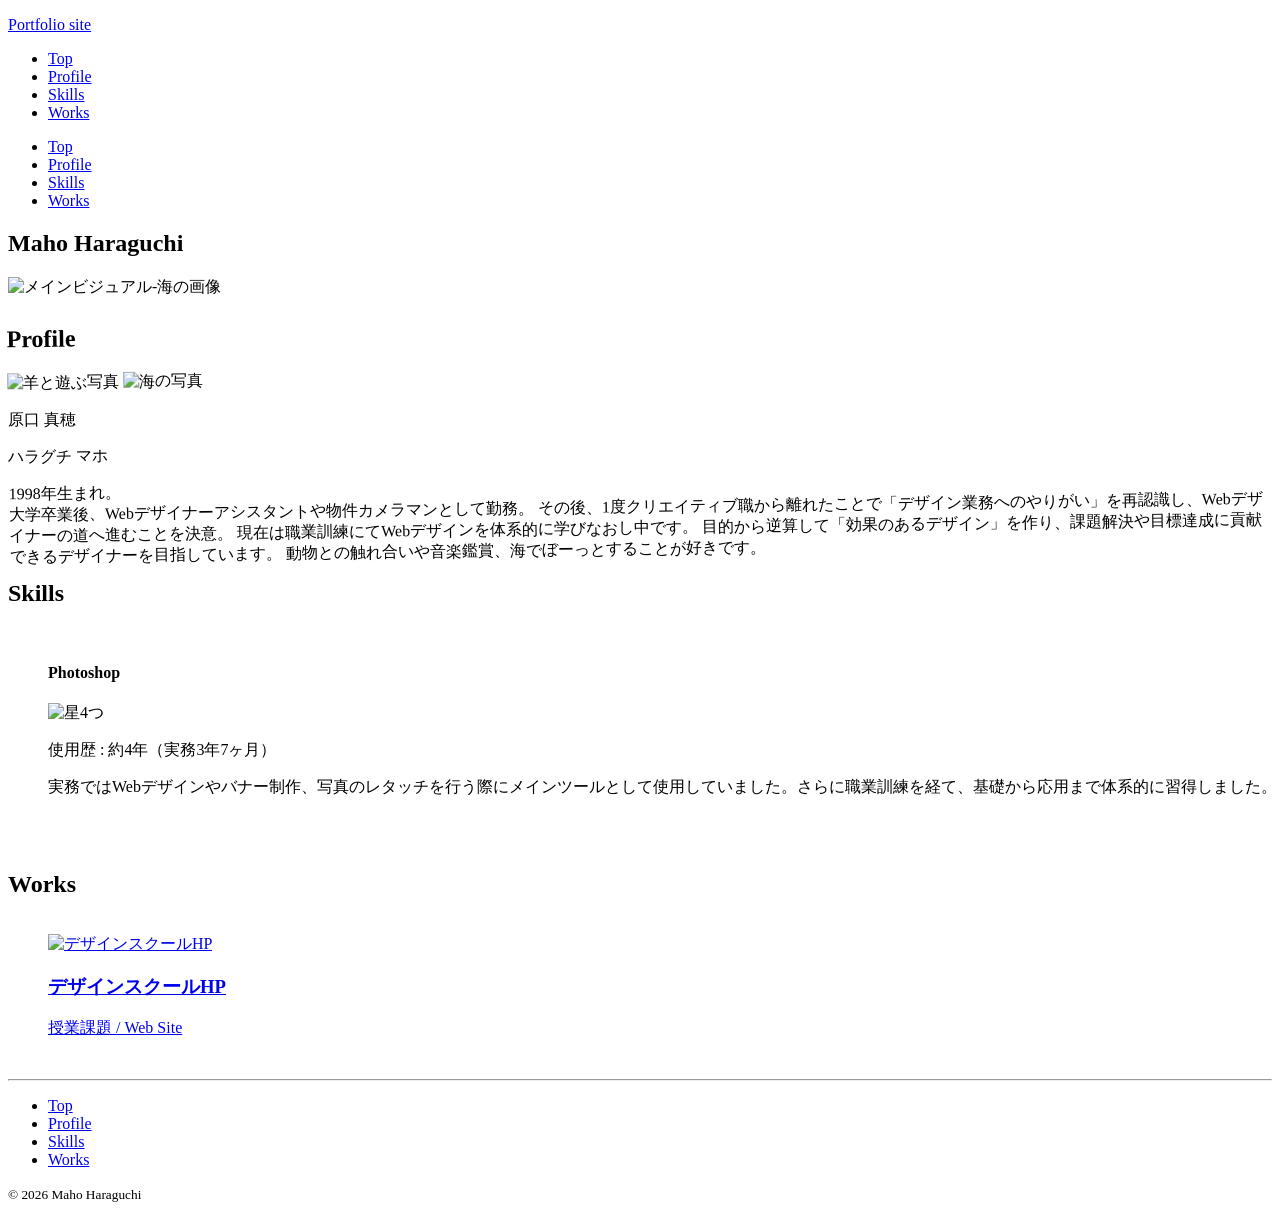
==== commit 75db9a5c: "Add files via upload" ====
--- a/index.html
+++ b/index.html
@@ -5,16 +5,16 @@
     <meta charset="UTF-8">
     <meta name="viewport" content="width=device-width, initial-scale=1.0">
     <link rel="stylesheet" href="css/style.css">
+    <link rel="stylesheet" href="css/common.css">
 
     <!-- Swiper CSS -->
     <link rel="stylesheet" href="https://cdn.jsdelivr.net/npm/swiper@11/swiper-bundle.min.css" />
 
     <!-- Google Fonts -->
-    <link rel="preconnect" href="https://fonts.googleapis.com">
-    <link rel="preconnect" href="https://fonts.gstatic.com" crossorigin>
-    <link
-        href="https://fonts.googleapis.com/css2?family=Cormorant+Garamond:ital,wght@0,300;0,400;0,500;0,600;0,700;1,300;1,400;1,500;1,600;1,700&family=Noto+Serif+JP:wght@200..900&family=Reenie+Beanie&family=Zen+Kaku+Gothic+New&display=swap"
-        rel="stylesheet">
+<link rel="preconnect" href="https://fonts.googleapis.com">
+<link rel="preconnect" href="https://fonts.gstatic.com" crossorigin>
+<link href="https://fonts.googleapis.com/css2?family=Noto+Sans+JP:wght@100..900&family=Reenie+Beanie&display=swap" rel="stylesheet">
+
 
     <title>Portfolio site</title>
 </head>
@@ -234,16 +234,6 @@
                 </li>
 
 
-                <!-- <li class="works-item swiper-slide">
-                    <a href="works-burger.html">
-                        <div class="works-image"><img src="image/work-image7.jpg" alt="ハンバーガーバナー"></div>
-                        <div class="works-body">
-                            <h3 class="works-title">ハンバーガーバナー</h3>
-                            <p class="works-category">自主制作 / Web Banner</p>
-                        </div>
-                    </a>
-                </li> -->
-
 
 
                 <li class="works-item swiper-slide">
@@ -255,15 +245,20 @@
                         </div>
                     </a>
                 </li>
+
+
                 <li class="works-item swiper-slide">
                     <a href="works-lyric.html">
                         <div class="works-image"><img src="image/work-image9.jpg" alt="歌詞カード"></div>
                         <div class="works-body">
-                            <h3 class="works-title">歌詞カード</h3>
+                            <h3 class="works-title">歌詞カードデザイン</h3>
                             <p class="works-category">Client Work / Graphic</p>
                         </div>
                     </a>
                 </li>
+
+
+
                 <li class="works-item swiper-slide">
                     <a href="works-pizza.html">
                         <div class="works-image"><img src="image/work-image10.jpg" alt="ピザフェスタのチラシ"></div>
@@ -286,7 +281,7 @@
                     <a href="works-photo2.html">
                         <div class="works-image"><img src="image/work-image12.jpg" alt="ボトル商品撮影"></div>
                         <div class="works-body">
-                            <h3 class="works-title">小瓶撮影</h3>
+                            <h3 class="works-title">小瓶の写真撮影</h3>
                             <p class="works-category">自主制作 / Photo</p>
                         </div>
                     </a>
@@ -334,63 +329,140 @@
         });
     </script>
 
+
+
     <script src="https://cdn.jsdelivr.net/npm/swiper@11/swiper-bundle.min.js"></script>
 
-    <script>
-        let skillsSwiper = undefined;
-        let worksSwiper = undefined;
-
-        function initSwipers() {
-            const mediaQuery = window.matchMedia('(max-width: 768px)');
-
-            function handleSwiper(e) {
-                if (e.matches) {
-                    // 768px以下の処理: 未初期化ならSwiperを起動
-                    if (!skillsSwiper) {
-                        skillsSwiper = new Swiper('.skills-swiper', {
-                            slidesPerView: 1,
-                            spaceBetween: 20,
-                            centeredSlides: true,
-                            loop: true,
-                            pagination: {
-                                el: '.skills-swiper .swiper-pagination',
-                                clickable: true,
-                            },
+
+
+    <!-- jQuery -->
+    <script src="https://cdnjs.cloudflare.com/ajax/libs/jquery/3.7.1/jquery.min.js"></script>
+    <!-- Ripples -->
+    <script src="https://cdn.jsdelivr.net/npm/jquery.ripples@0.6.3/dist/jquery.ripples.min.js"></script>
+</body>
+<script src="
+https://cdn.jsdelivr.net/npm/jquery.ripples@0.6.3/dist/jquery.ripples.min.js
+"></script>
+<script>$(function () {
+
+        const $water = $('.skills-bg');
+
+        if (!$water.length) return;
+
+        let ripplesStarted = false;
+
+        const observer = new IntersectionObserver(
+            function (entries) {
+
+                entries.forEach(function (entry) {
+
+                    // 画面内に入ったとき
+                    if (entry.isIntersecting && !ripplesStarted) {
+
+                        $water.ripples({
+                            resolution: 256,
+                            dropRadius: 20,
+                            perturbance: 0.03,
+                            interactive: true
                         });
+
+                        ripplesStarted = true;
+
+                        // 自動波紋
+                        $water.data('rippleTimer', setInterval(function () {
+
+                            const x = Math.random();
+                            const y = Math.random();
+
+                            $water.ripples(
+                                'drop',
+                                x,
+                                y,
+                                15,
+                                0.02
+                            );
+
+                        }, 2500));
+
                     }
 
-                    if (!worksSwiper) {
-                        worksSwiper = new Swiper('.works-swiper', {
-                            slidesPerView: 1,
-                            spaceBetween: 20,
-                            centeredSlides: true,
-                            loop: true,
-                            pagination: {
-                                el: '.works-swiper .swiper-pagination',
-                                clickable: true,
-                            },
-                        });
+                    // 画面外に出たとき
+                    if (!entry.isIntersecting && ripplesStarted) {
+
+                        clearInterval($water.data('rippleTimer'));
+
+                        $water.ripples('destroy');
+
+                        ripplesStarted = false;
                     }
-                } else {
-                    // 769px以上の処理: Swiperが起動中なら破棄
-                    if (skillsSwiper) {
-                        skillsSwiper.destroy(true, true);
-                        skillsSwiper = undefined;
-                    }
-
-                    if (worksSwiper) {
-                        worksSwiper.destroy(true, true);
-                        worksSwiper = undefined;
-                    }
+
+                });
+
+            },
+            {
+                threshold: 0.1
+            }
+        );
+
+        observer.observe($water[0]);
+
+    });
+</script>
+<script>
+    let skillsSwiper = undefined;
+    let worksSwiper = undefined;
+
+    function initSwipers() {
+        const mediaQuery = window.matchMedia('(max-width: 768px)');
+
+        function handleSwiper(e) {
+            if (e.matches) {
+                // 768px以下の処理: 未初期化ならSwiperを起動
+                if (!skillsSwiper) {
+                    skillsSwiper = new Swiper('.skills-swiper', {
+                        slidesPerView: 1,
+                        spaceBetween: 20,
+                        centeredSlides: true,
+                        loop: true,
+                        pagination: {
+                            el: '.skills-swiper .swiper-pagination',
+                            clickable: true,
+                        },
+                    });
+                }
+
+                if (!worksSwiper) {
+                    worksSwiper = new Swiper('.works-swiper', {
+                        slidesPerView: 1,
+                        spaceBetween: 20,
+                        centeredSlides: true,
+                        loop: true,
+                        pagination: {
+                            el: '.works-swiper .swiper-pagination',
+                            clickable: true,
+                        },
+                    });
+                }
+            } else {
+                // 769px以上の処理: Swiperが起動中なら破棄
+                if (skillsSwiper) {
+                    skillsSwiper.destroy(true, true);
+                    skillsSwiper = undefined;
+                }
+
+                if (worksSwiper) {
+                    worksSwiper.destroy(true, true);
+                    worksSwiper = undefined;
                 }
             }
-
-            mediaQuery.addEventListener('change', handleSwiper);
-            handleSwiper(mediaQuery);
         }
 
-        initSwipers();
-    </script>
+        mediaQuery.addEventListener('change', handleSwiper);
+        handleSwiper(mediaQuery);
+    }
+
+    initSwipers();
+</script>
 </body>
 
 </html>
